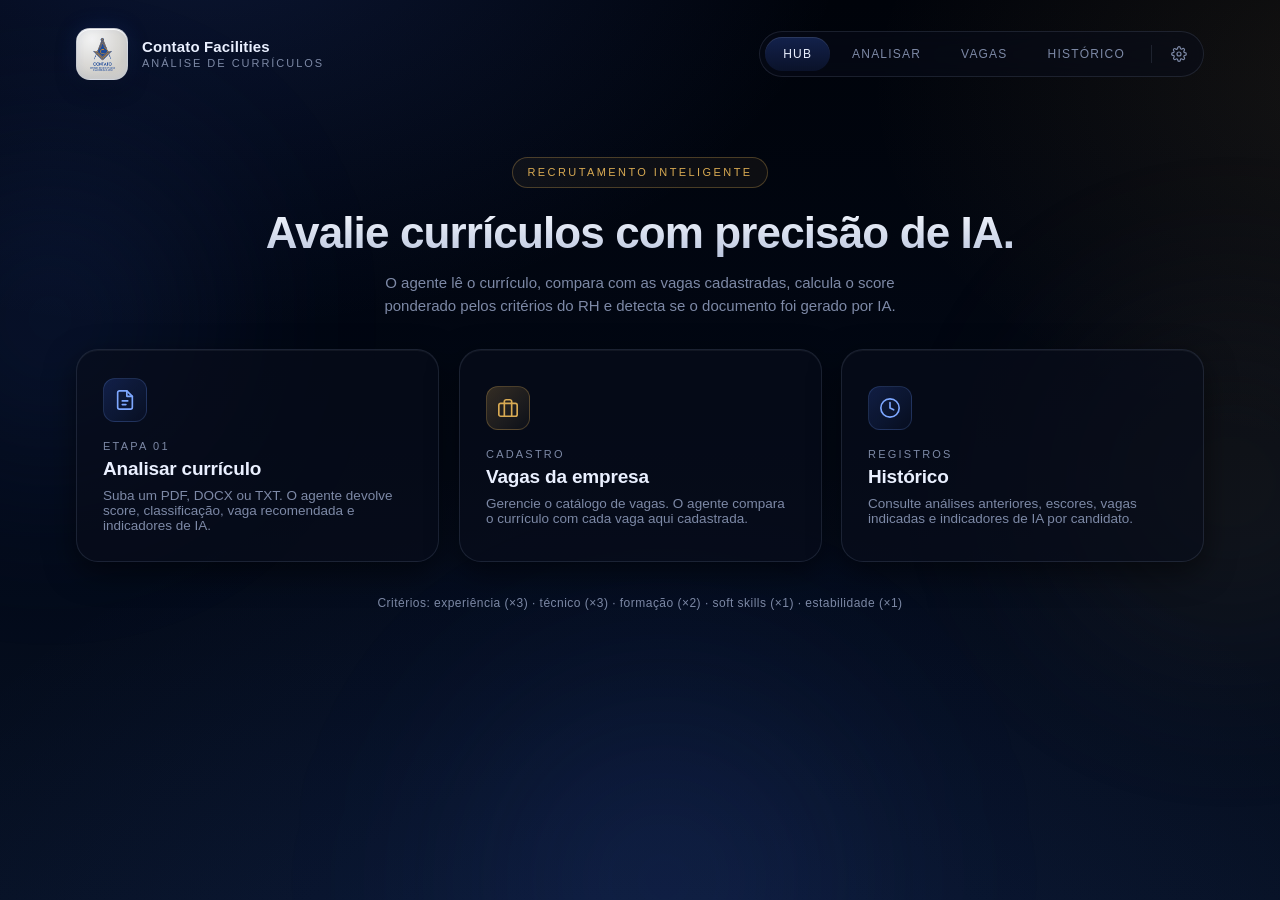
==== static/index.html @ 91d3680e "Adiciona Portal de Análise de Currículos App Flask para análise de currículos com IA (Gemini): extra" ====
<!DOCTYPE html>
<html lang="pt-BR">
<head>
  <meta charset="UTF-8" />
  <meta name="viewport" content="width=device-width, initial-scale=1.0" />
  <title>Contato Facilities · Análise de Currículos</title>
  <link rel="icon" type="image/png" href="/static/assets/logo-contato.png" />
  <link rel="stylesheet" href="/static/css/styles.css" />
</head>
<body>
  <!-- Filtros SVG para Liquid Glass -->
  <svg width="0" height="0" style="position:absolute" aria-hidden="true">
    <defs>
      <filter id="liquid-glass-soft" x="-10%" y="-10%" width="120%" height="120%">
        <feTurbulence type="fractalNoise" baseFrequency="0.012 0.018" numOctaves="2" seed="3" />
        <feDisplacementMap in="SourceGraphic" scale="6" />
      </filter>
    </defs>
  </svg>

  <!-- Orbes decorativos -->
  <div class="aurora-orbs" aria-hidden="true">
    <div class="orb orb-1"></div>
    <div class="orb orb-2"></div>
    <div class="orb orb-3"></div>
  </div>

  <div class="app-shell">
    <!-- Topbar -->
    <header class="topbar">
      <div class="brand">
        <div class="brand-mark">
          <img src="/static/assets/logo-contato.png" alt="Contato Facilities" />
        </div>
        <div class="brand-title">
          <strong>Contato Facilities</strong>
          <span>Análise de Currículos</span>
        </div>
      </div>
      <nav class="topnav" id="topnav">
        <button class="nav-btn active" data-target="hub">Hub</button>
        <button class="nav-btn" data-target="analyze">Analisar</button>
        <button class="nav-btn" data-target="jobs">Vagas</button>
        <button class="nav-btn" data-target="history">Histórico</button>
        <span class="nav-sep" aria-hidden="true"></span>
        <button class="nav-btn nav-btn-icon" data-target="settings"
                title="Opções" aria-label="Opções">
          <svg width="16" height="16" viewBox="0 0 24 24" fill="none"
               stroke="currentColor" stroke-width="1.8"
               stroke-linecap="round" stroke-linejoin="round">
            <circle cx="12" cy="12" r="3"/>
            <path d="M19.4 15a1.65 1.65 0 0 0 .33 1.82l.06.06a2 2 0 1 1-2.83 2.83l-.06-.06a1.65 1.65 0 0 0-1.82-.33 1.65 1.65 0 0 0-1 1.51V21a2 2 0 0 1-4 0v-.09a1.65 1.65 0 0 0-1-1.51 1.65 1.65 0 0 0-1.82.33l-.06.06a2 2 0 1 1-2.83-2.83l.06-.06a1.65 1.65 0 0 0 .33-1.82 1.65 1.65 0 0 0-1.51-1H3a2 2 0 0 1 0-4h.09a1.65 1.65 0 0 0 1.51-1 1.65 1.65 0 0 0-.33-1.82l-.06-.06a2 2 0 1 1 2.83-2.83l.06.06a1.65 1.65 0 0 0 1.82.33H9a1.65 1.65 0 0 0 1-1.51V3a2 2 0 0 1 4 0v.09a1.65 1.65 0 0 0 1 1.51 1.65 1.65 0 0 0 1.82-.33l.06-.06a2 2 0 1 1 2.83 2.83l-.06.06a1.65 1.65 0 0 0-.33 1.82V9a1.65 1.65 0 0 0 1.51 1H21a2 2 0 0 1 0 4h-.09a1.65 1.65 0 0 0-1.51 1z"/>
          </svg>
        </button>
      </nav>
    </header>

    <main>
      <!-- ============================================ -->
      <!-- HUB                                          -->
      <!-- ============================================ -->
      <section id="hub" class="section active">
        <div class="hub fade-up">
          <div class="hub-header">
            <span class="hub-badge">Recrutamento Inteligente</span>
            <h1 class="hub-title">Avalie currículos com precisão de IA.</h1>
            <p class="hub-subtitle">
              O agente lê o currículo, compara com as vagas cadastradas, calcula o
              score ponderado pelos critérios do RH e detecta se o documento foi
              gerado por IA.
            </p>
          </div>

          <div class="hub-cards">
            <button class="hub-card glass-tile glass-tile-3d fade-up fade-up-delay-1"
                    data-target="analyze">
              <div class="card-icon">
                <svg width="22" height="22" viewBox="0 0 24 24" fill="none" stroke="currentColor"
                     stroke-width="1.8" stroke-linecap="round" stroke-linejoin="round">
                  <path d="M14 2H6a2 2 0 0 0-2 2v16a2 2 0 0 0 2 2h12a2 2 0 0 0 2-2V8z"/>
                  <polyline points="14 2 14 8 20 8"/>
                  <line x1="9" y1="13" x2="15" y2="13"/>
                  <line x1="9" y1="17" x2="13" y2="17"/>
                </svg>
              </div>
              <div class="card-label">Etapa 01</div>
              <h2 class="card-title">Analisar currículo</h2>
              <p class="card-desc">
                Suba um PDF, DOCX ou TXT. O agente devolve score, classificação,
                vaga recomendada e indicadores de IA.
              </p>
            </button>

            <button class="hub-card glass-tile glass-tile-3d gold fade-up fade-up-delay-2"
                    data-target="jobs">
              <div class="card-icon">
                <svg width="22" height="22" viewBox="0 0 24 24" fill="none" stroke="currentColor"
                     stroke-width="1.8" stroke-linecap="round" stroke-linejoin="round">
                  <rect x="2" y="7" width="20" height="14" rx="2" ry="2"/>
                  <path d="M16 21V5a2 2 0 0 0-2-2h-4a2 2 0 0 0-2 2v16"/>
                </svg>
              </div>
              <div class="card-label">Cadastro</div>
              <h2 class="card-title">Vagas da empresa</h2>
              <p class="card-desc">
                Gerencie o catálogo de vagas. O agente compara o currículo com
                cada vaga aqui cadastrada.
              </p>
            </button>

            <button class="hub-card glass-tile glass-tile-3d fade-up fade-up-delay-3"
                    data-target="history">
              <div class="card-icon">
                <svg width="22" height="22" viewBox="0 0 24 24" fill="none" stroke="currentColor"
                     stroke-width="1.8" stroke-linecap="round" stroke-linejoin="round">
                  <circle cx="12" cy="12" r="10"/>
                  <polyline points="12 6 12 12 16 14"/>
                </svg>
              </div>
              <div class="card-label">Registros</div>
              <h2 class="card-title">Histórico</h2>
              <p class="card-desc">
                Consulte análises anteriores, escores, vagas indicadas e
                indicadores de IA por candidato.
              </p>
            </button>

          </div>

          <div class="hub-footer">
            Critérios: experiência (×3) · técnico (×3) · formação (×2) · soft skills (×1) · estabilidade (×1)
          </div>
        </div>
      </section>

      <!-- ============================================ -->
      <!-- ANALYZE                                      -->
      <!-- ============================================ -->
      <section id="analyze" class="section">
        <div class="page glass-strong fade-up">
          <div class="page-header">
            <div class="page-header-text">
              <h2 class="page-title">Análise de currículo</h2>
              <p class="page-subtitle">
                Aceita PDF, DOCX e TXT até 8 MB. O agente compara com todas as vagas cadastradas.
              </p>
            </div>
            <button class="back-link" data-target="hub">
              <svg width="14" height="14" viewBox="0 0 24 24" fill="none" stroke="currentColor"
                   stroke-width="2" stroke-linecap="round" stroke-linejoin="round">
                <line x1="19" y1="12" x2="5" y2="12"/>
                <polyline points="12 19 5 12 12 5"/>
              </svg>
              Hub
            </button>
          </div>

          <!-- Upload state -->
          <div id="analyze-upload">
            <label class="dropzone" id="dropzone">
              <input type="file" id="file-input" accept=".pdf,.docx,.txt" hidden />
              <div class="dropzone-inner">
                <div class="dropzone-icon">
                  <svg width="22" height="22" viewBox="0 0 24 24" fill="none" stroke="currentColor"
                       stroke-width="1.8" stroke-linecap="round" stroke-linejoin="round">
                    <path d="M21 15v4a2 2 0 0 1-2 2H5a2 2 0 0 1-2-2v-4"/>
                    <polyline points="17 8 12 3 7 8"/>
                    <line x1="12" y1="3" x2="12" y2="15"/>
                  </svg>
                </div>
                <h3 class="dropzone-title">Arraste o currículo aqui ou clique para selecionar</h3>
                <p class="dropzone-hint">PDF · DOCX · TXT — até 8 MB</p>
              </div>
            </label>

            <div id="file-info" class="file-info-wrap" hidden>
              <div class="file-chip">
                <svg width="14" height="14" viewBox="0 0 24 24" fill="none" stroke="currentColor"
                     stroke-width="2" stroke-linecap="round" stroke-linejoin="round">
                  <path d="M14 2H6a2 2 0 0 0-2 2v16a2 2 0 0 0 2 2h12a2 2 0 0 0 2-2V8z"/>
                  <polyline points="14 2 14 8 20 8"/>
                </svg>
                <span id="file-name">arquivo.pdf</span>
                <button type="button" class="remove" id="file-remove" title="Remover">×</button>
              </div>
            </div>

            <div id="analyze-error" class="inline-error" hidden>
              <div class="icon">
                <svg width="16" height="16" viewBox="0 0 24 24" fill="none" stroke="currentColor"
                     stroke-width="2" stroke-linecap="round" stroke-linejoin="round">
                  <circle cx="12" cy="12" r="10"/>
                  <line x1="12" y1="8" x2="12" y2="12"/>
                  <line x1="12" y1="16" x2="12.01" y2="16"/>
                </svg>
              </div>
              <div class="content">
                <p class="title" id="analyze-error-title">Não foi possível analisar</p>
                <p class="message" id="analyze-error-message">—</p>
                <span class="countdown" id="analyze-error-countdown" hidden></span>
              </div>
            </div>

            <div class="page-actions">
              <button class="btn btn-ghost" data-target="hub">Cancelar</button>
              <button class="btn btn-primary" id="analyze-btn" disabled>
                Analisar currículo
                <svg width="14" height="14" viewBox="0 0 24 24" fill="none" stroke="currentColor"
                     stroke-width="2" stroke-linecap="round" stroke-linejoin="round">
                  <line x1="5" y1="12" x2="19" y2="12"/>
                  <polyline points="12 5 19 12 12 19"/>
                </svg>
              </button>
            </div>
          </div>

          <!-- Loading state -->
          <div id="analyze-loading" hidden>
            <div class="loader-shell">
              <div class="loader-spinner"></div>
              <div class="loader-text">Analisando o currículo com IA…</div>
              <div class="loader-substep" id="loader-step">Lendo arquivo e comparando com vagas</div>
            </div>
          </div>

          <!-- Result state -->
          <div id="analyze-result" hidden>
            <div class="candidate-banner">
              <div>
                <div class="label">Candidato</div>
                <div class="title" id="candidate-name">—</div>
              </div>
              <div class="meta" id="candidate-meta">—</div>
            </div>

            <div class="result-container">
              <!-- Score card -->
              <div class="glass-tile score-card fade-up">
                <div class="score-ring" id="score-ring">
                  <div class="score-ring-inner">
                    <div class="score-value" id="score-value">0.0</div>
                    <div class="score-max">de 10</div>
                  </div>
                </div>
                <div class="classification-badge" id="classification-badge">
                  <span class="dot"></span>
                  <span id="classification-text">—</span>
                </div>
                <div class="recommended-job" id="recommended-job">
                  <div class="label">Vaga recomendada</div>
                  <div class="title" id="recommended-title">—</div>
                  <div class="reason" id="recommended-reason"></div>
                </div>
                <div class="final-rec">
                  Decisão: <strong id="final-recommendation">—</strong>
                </div>
              </div>

              <!-- Detalhes -->
              <div class="glass result-details fade-up fade-up-delay-1">
                <div>
                  <h3 class="section-label">Resumo executivo</h3>
                  <p class="exec-summary" id="exec-summary">—</p>
                </div>

                <div>
                  <h3 class="section-label">Detecção de IA</h3>
                  <div class="ai-detection">
                    <div class="ai-bar-wrap">
                      <div class="ai-meta">
                        <span>Probabilidade de geração por IA</span>
                        <strong id="ai-prob">0%</strong>
                      </div>
                      <div class="ai-bar"><div class="ai-bar-fill" id="ai-bar-fill"></div></div>
                    </div>
                    <div class="ai-verdict" id="ai-verdict">—</div>
                  </div>
                  <ul class="bullets warning" id="ai-indicators"></ul>
                </div>

                <div>
                  <h3 class="section-label">Pontos fortes</h3>
                  <ul class="bullets" id="strong-points"></ul>
                </div>

                <div>
                  <h3 class="section-label">Pontos de atenção</h3>
                  <ul class="bullets warning" id="weak-points"></ul>
                </div>

                <div>
                  <h3 class="section-label">Score por vaga</h3>
                  <div class="vaga-scores" id="vaga-scores"></div>
                </div>
              </div>
            </div>

            <div class="page-actions">
              <button class="btn btn-ghost" id="new-analysis-btn">Analisar outro currículo</button>
              <button class="btn btn-primary" data-target="history">Ver histórico</button>
            </div>
          </div>
        </div>
      </section>

      <!-- ============================================ -->
      <!-- JOBS                                         -->
      <!-- ============================================ -->
      <section id="jobs" class="section">
        <div class="page glass-strong fade-up">
          <div class="page-header">
            <div class="page-header-text">
              <h2 class="page-title">Vagas da empresa</h2>
              <p class="page-subtitle">
                O agente compara o currículo com todas as vagas cadastradas aqui.
              </p>
            </div>
            <div class="page-header-actions">
              <button class="back-link" data-target="hub">
                <svg width="14" height="14" viewBox="0 0 24 24" fill="none" stroke="currentColor"
                     stroke-width="2" stroke-linecap="round" stroke-linejoin="round">
                  <line x1="19" y1="12" x2="5" y2="12"/>
                  <polyline points="12 19 5 12 12 5"/>
                </svg>
                Hub
              </button>
              <button class="btn btn-gold" id="new-job-btn">+ Nova vaga</button>
            </div>
          </div>

          <div id="jobs-grid" class="jobs-grid"></div>
          <div id="jobs-empty" class="empty-state" hidden>
            Nenhuma vaga cadastrada ainda. Clique em <strong>+ Nova vaga</strong> para começar.
          </div>
        </div>
      </section>

      <!-- ============================================ -->
      <!-- HISTORY                                      -->
      <!-- ============================================ -->
      <section id="history" class="section">
        <div class="page glass-strong fade-up">
          <div class="page-header">
            <div class="page-header-text">
              <h2 class="page-title">Histórico de análises</h2>
              <p class="page-subtitle">
                Currículos já avaliados pelo agente. Clique em qualquer registro para ver o laudo completo.
              </p>
            </div>
            <button class="back-link" data-target="hub">
              <svg width="14" height="14" viewBox="0 0 24 24" fill="none" stroke="currentColor"
                   stroke-width="2" stroke-linecap="round" stroke-linejoin="round">
                <line x1="19" y1="12" x2="5" y2="12"/>
                <polyline points="12 19 5 12 12 5"/>
              </svg>
              Hub
            </button>
          </div>

          <div class="history-summary" id="history-summary"></div>
          <div id="history-list" class="history-list"></div>
          <div id="history-empty" class="empty-state" hidden>
            Nenhuma análise registrada ainda. Vá em <strong>Analisar</strong> para começar.
          </div>
        </div>
      </section>

      <!-- ============================================ -->
      <!-- AUDIT                                        -->
      <!-- ============================================ -->
      <section id="audit" class="section">
        <div class="page glass-strong fade-up">
          <div class="page-header">
            <div class="page-header-text">
              <h2 class="page-title">Auditoria</h2>
              <p class="page-subtitle">
                Trilha de eventos do portal: vagas, análises, falhas e erros do sistema.
              </p>
            </div>
            <div class="page-header-actions">
              <button class="back-link" data-target="hub">
                <svg width="14" height="14" viewBox="0 0 24 24" fill="none" stroke="currentColor"
                     stroke-width="2" stroke-linecap="round" stroke-linejoin="round">
                  <line x1="19" y1="12" x2="5" y2="12"/>
                  <polyline points="12 19 5 12 12 5"/>
                </svg>
                Hub
              </button>
              <button class="btn btn-danger" id="clear-audit-btn">Limpar trilha</button>
            </div>
          </div>

          <div class="audit-filters" id="audit-filters">
            <button class="filter-chip active" data-filter-cat="">Tudo</button>
            <button class="filter-chip" data-filter-cat="vaga">Vagas</button>
            <button class="filter-chip" data-filter-cat="analise">Análises</button>
            <button class="filter-chip" data-filter-cat="sistema">Sistema</button>
            <span class="filter-sep"></span>
            <button class="filter-chip" data-filter-level="error">Só erros</button>
            <button class="filter-chip" data-filter-level="warn">Avisos</button>
          </div>

          <div id="audit-list" class="audit-list"></div>
          <div id="audit-empty" class="empty-state" hidden>
            Nenhum evento registrado.
          </div>
        </div>
      </section>

      <!-- ============================================ -->
      <!-- SETTINGS                                     -->
      <!-- ============================================ -->
      <section id="settings" class="section">
        <div class="page glass-strong fade-up">
          <div class="page-header">
            <div class="page-header-text">
              <h2 class="page-title">Opções</h2>
              <p class="page-subtitle">
                Aparência, status do sistema e atalhos administrativos.
              </p>
            </div>
            <button class="back-link" data-target="hub">
              <svg width="14" height="14" viewBox="0 0 24 24" fill="none" stroke="currentColor"
                   stroke-width="2" stroke-linecap="round" stroke-linejoin="round">
                <line x1="19" y1="12" x2="5" y2="12"/>
                <polyline points="12 19 5 12 12 5"/>
              </svg>
              Hub
            </button>
          </div>

          <div class="settings-grid">
            <!-- Aparência -->
            <div class="settings-card">
              <div class="settings-card-header">
                <div class="settings-icon blue">
                  <svg width="18" height="18" viewBox="0 0 24 24" fill="none" stroke="currentColor"
                       stroke-width="1.8" stroke-linecap="round" stroke-linejoin="round">
                    <path d="M12 3a6 6 0 0 0 9 9 9 9 0 1 1-9-9z"/>
                  </svg>
                </div>
                <div>
                  <h3 class="settings-card-title">Aparência</h3>
                  <p class="settings-card-desc">Escolha entre tema escuro, claro ou seguir o sistema operacional.</p>
                </div>
              </div>
              <div class="theme-toggle-wrap">
                <div class="theme-toggle" id="theme-toggle" data-pref="dark">
                  <span class="theme-toggle-thumb" aria-hidden="true"></span>
                  <button class="theme-toggle-btn" data-theme="dark"
                          aria-label="Tema escuro" title="Tema escuro">
                    <svg width="18" height="18" viewBox="0 0 24 24" fill="none"
                         stroke="currentColor" stroke-width="1.8"
                         stroke-linecap="round" stroke-linejoin="round">
                      <path d="M21 12.79A9 9 0 1 1 11.21 3 7 7 0 0 0 21 12.79z"/>
                    </svg>
                  </button>
                  <button class="theme-toggle-btn" data-theme="light"
                          aria-label="Tema claro" title="Tema claro">
                    <svg width="18" height="18" viewBox="0 0 24 24" fill="none"
                         stroke="currentColor" stroke-width="1.8"
                         stroke-linecap="round" stroke-linejoin="round">
                      <circle cx="12" cy="12" r="4.5"/>
                      <line x1="12" y1="2" x2="12" y2="4"/>
                      <line x1="12" y1="20" x2="12" y2="22"/>
                      <line x1="4.93" y1="4.93" x2="6.34" y2="6.34"/>
                      <line x1="17.66" y1="17.66" x2="19.07" y2="19.07"/>
                      <line x1="2" y1="12" x2="4" y2="12"/>
                      <line x1="20" y1="12" x2="22" y2="12"/>
                      <line x1="4.93" y1="19.07" x2="6.34" y2="17.66"/>
                      <line x1="17.66" y1="6.34" x2="19.07" y2="4.93"/>
                    </svg>
                  </button>
                </div>
                <button class="theme-auto-link" id="theme-auto-link" type="button">
                  Seguir o sistema
                </button>
              </div>
            </div>

            <!-- Sistema -->
            <div class="settings-card">
              <div class="settings-card-header">
                <div class="settings-icon gold">
                  <svg width="18" height="18" viewBox="0 0 24 24" fill="none" stroke="currentColor"
                       stroke-width="1.8" stroke-linecap="round" stroke-linejoin="round">
                    <circle cx="12" cy="12" r="10"/>
                    <line x1="12" y1="8" x2="12" y2="12"/>
                    <line x1="12" y1="16" x2="12.01" y2="16"/>
                  </svg>
                </div>
                <div>
                  <h3 class="settings-card-title">Status do sistema</h3>
                  <p class="settings-card-desc">Resumo da configuração atual e do uso da IA.</p>
                </div>
              </div>
              <dl class="kv-list" id="system-status">
                <div><dt>Gemini API</dt><dd id="status-gemini">—</dd></div>
                <div><dt>Modelo configurado</dt><dd id="status-model">—</dd></div>
                <div><dt>Vagas cadastradas</dt><dd id="status-jobs">—</dd></div>
                <div><dt>Análises no histórico</dt><dd id="status-analyses">—</dd></div>
                <div><dt>Eventos de auditoria</dt><dd id="status-events">—</dd></div>
              </dl>
            </div>

            <!-- Administração -->
            <div class="settings-card">
              <div class="settings-card-header">
                <div class="settings-icon blue">
                  <svg width="18" height="18" viewBox="0 0 24 24" fill="none" stroke="currentColor"
                       stroke-width="1.8" stroke-linecap="round" stroke-linejoin="round">
                    <path d="M9 11l3 3L22 4"/>
                    <path d="M21 12v7a2 2 0 0 1-2 2H5a2 2 0 0 1-2-2V5a2 2 0 0 1 2-2h11"/>
                  </svg>
                </div>
                <div>
                  <h3 class="settings-card-title">Administração</h3>
                  <p class="settings-card-desc">Atalhos administrativos restritos.</p>
                </div>
              </div>
              <div class="settings-actions">
                <button class="btn btn-ghost" data-target="audit">
                  Abrir trilha de auditoria
                  <svg width="14" height="14" viewBox="0 0 24 24" fill="none" stroke="currentColor"
                       stroke-width="2" stroke-linecap="round" stroke-linejoin="round">
                    <line x1="5" y1="12" x2="19" y2="12"/>
                    <polyline points="12 5 19 12 12 19"/>
                  </svg>
                </button>
              </div>
            </div>

            <!-- Dados -->
            <div class="settings-card">
              <div class="settings-card-header">
                <div class="settings-icon danger">
                  <svg width="18" height="18" viewBox="0 0 24 24" fill="none" stroke="currentColor"
                       stroke-width="1.8" stroke-linecap="round" stroke-linejoin="round">
                    <polyline points="3 6 5 6 21 6"/>
                    <path d="M19 6l-1 14a2 2 0 0 1-2 2H8a2 2 0 0 1-2-2L5 6"/>
                  </svg>
                </div>
                <div>
                  <h3 class="settings-card-title">Dados</h3>
                  <p class="settings-card-desc">Limpeza definitiva de registros. A ação não pode ser desfeita.</p>
                </div>
              </div>
              <div class="settings-actions">
                <button class="btn btn-danger" id="settings-clear-analyses">Limpar histórico</button>
                <button class="btn btn-danger" id="settings-clear-audit">Limpar auditoria</button>
              </div>
            </div>

            <!-- Sobre -->
            <div class="settings-card span-full">
              <div class="settings-card-header">
                <div class="settings-icon">
                  <svg width="18" height="18" viewBox="0 0 24 24" fill="none" stroke="currentColor"
                       stroke-width="1.8" stroke-linecap="round" stroke-linejoin="round">
                    <circle cx="12" cy="12" r="10"/>
                    <line x1="12" y1="16" x2="12" y2="12"/>
                    <line x1="12" y1="8" x2="12.01" y2="8"/>
                  </svg>
                </div>
                <div>
                  <h3 class="settings-card-title">Sobre</h3>
                  <p class="settings-card-desc">
                    Portal de Análise de Currículos — Contato Facilities · v1.0
                  </p>
                </div>
              </div>
            </div>
          </div>
        </div>
      </section>
    </main>
  </div>

  <!-- Modal de vaga -->
  <div class="modal-backdrop" id="job-modal">
    <div class="modal glass-strong">
      <h3 class="modal-title" id="job-modal-title">Nova vaga</h3>
      <div class="field">
        <label class="field-label" for="job-titulo">Título</label>
        <input class="glass-input" id="job-titulo" type="text" placeholder="Ex.: Auxiliar de Limpeza" />
      </div>
      <div class="field">
        <label class="field-label" for="job-descricao">Descrição</label>
        <textarea class="glass-textarea" id="job-descricao"
          placeholder="Resumo da vaga, responsabilidades, contexto da equipe…"></textarea>
      </div>
      <div class="field">
        <label class="field-label" for="job-requisitos">Requisitos (opcional)</label>
        <textarea class="glass-textarea" id="job-requisitos"
          placeholder="Conhecimentos técnicos obrigatórios, anos de experiência, formação…"></textarea>
      </div>
      <div class="modal-actions">
        <button class="btn btn-ghost" id="job-cancel-btn">Cancelar</button>
        <button class="btn btn-primary" id="job-save-btn">Salvar</button>
      </div>
    </div>
  </div>

  <!-- Toast -->
  <div class="toast" id="toast"></div>

  <script src="/static/js/tilt.js"></script>
  <script src="/static/js/app.js"></script>
</body>
</html>
---- static/css/styles.css ----
/* ============================================================
   Contato Facilities — Liquid Glass UI
   Dark navy + azul elétrico + dourado fosco.
   ============================================================ */

:root {
  /* Base */
  --aurora-bg-1: #00030a;
  --aurora-bg-2: #020815;
  --aurora-bg-3: #071124;

  /* Acentos */
  --aurora-blue: #3f6ff5;
  --aurora-blue-soft: #7da7ff;
  --aurora-gold: #d8aa53;
  --aurora-gold-deep: #76511c;

  /* Vidro */
  --glass-bg: rgba(8, 13, 26, 0.66);
  --glass-bg-strong: rgba(12, 18, 34, 0.78);
  --glass-border: rgba(160, 178, 210, 0.14);
  --glass-border-strong: rgba(170, 188, 220, 0.22);

  /* Texto */
  --text-1: #eaf0ff;
  --text-2: #b9c4dd;
  --text-3: #7d89a6;

  /* Estado */
  --ok: #5ad08a;
  --warn: #e8c265;
  --bad: #ef6a6a;

  --radius-sm: 10px;
  --radius-md: 16px;
  --radius-lg: 22px;
  --radius-xl: 28px;

  --shadow-1: 0 10px 30px rgba(0, 0, 0, 0.5);
  --shadow-2: 0 20px 60px rgba(0, 0, 0, 0.6);

  --ease-out: cubic-bezier(0.2, 0.84, 0.2, 1);
}

* {
  box-sizing: border-box;
}

/* `hidden` attribute precisa vencer `display: flex/grid/inline-*` das classes */
[hidden] {
  display: none !important;
}

html,
body {
  margin: 0;
  padding: 0;
  height: 100%;
  background: var(--aurora-bg-1);
  color: var(--text-1);
  font-family: -apple-system, BlinkMacSystemFont, "Segoe UI", Roboto, "Helvetica Neue",
    Arial, sans-serif;
  font-size: 15px;
  line-height: 1.55;
  -webkit-font-smoothing: antialiased;
  overflow-x: hidden;
}

body {
  position: relative;
  min-height: 100vh;
  background:
    radial-gradient(
      1100px 700px at 15% -10%,
      rgba(63, 111, 245, 0.18),
      transparent 60%
    ),
    radial-gradient(
      900px 600px at 110% 10%,
      rgba(216, 170, 83, 0.10),
      transparent 60%
    ),
    radial-gradient(
      1200px 900px at 50% 120%,
      rgba(63, 111, 245, 0.10),
      transparent 70%
    ),
    linear-gradient(180deg, var(--aurora-bg-1), var(--aurora-bg-2) 50%, var(--aurora-bg-3));
}

body::after {
  content: "";
  position: fixed;
  inset: 0;
  pointer-events: none;
  z-index: 0;
  opacity: 0.04;
  mix-blend-mode: overlay;
  background-image:
    repeating-linear-gradient(
      0deg,
      rgba(255, 255, 255, 0.05) 0,
      rgba(255, 255, 255, 0.05) 1px,
      transparent 1px,
      transparent 2px
    );
}

/* Orbes animados */
.aurora-orbs {
  position: fixed;
  inset: 0;
  pointer-events: none;
  z-index: 0;
  overflow: hidden;
}

.aurora-orbs .orb {
  position: absolute;
  border-radius: 50%;
  filter: blur(100px);
  opacity: 0.5;
  animation: orb-float 22s ease-in-out infinite;
}

.aurora-orbs .orb-1 {
  width: 420px;
  height: 420px;
  left: -160px;
  top: 12%;
  background: radial-gradient(circle, rgba(63, 111, 245, 0.45), transparent 70%);
  animation-delay: 0s;
}

.aurora-orbs .orb-2 {
  width: 460px;
  height: 460px;
  right: -180px;
  top: 28%;
  background: radial-gradient(circle, rgba(216, 170, 83, 0.28), transparent 70%);
  animation-delay: -7s;
}

.aurora-orbs .orb-3 {
  width: 560px;
  height: 560px;
  left: 30%;
  bottom: -260px;
  background: radial-gradient(circle, rgba(63, 111, 245, 0.3), transparent 70%);
  animation-delay: -14s;
}

@keyframes orb-float {
  0%, 100% { transform: translate(0, 0) scale(1); }
  33% { transform: translate(40px, -30px) scale(1.05); }
  66% { transform: translate(-30px, 20px) scale(0.97); }
}

/* ============================================================
   Layout
   ============================================================ */
.app-shell {
  position: relative;
  z-index: 1;
  display: flex;
  flex-direction: column;
  min-height: 100vh;
  padding: 28px clamp(20px, 5vw, 56px) 56px;
  max-width: 1240px;
  margin: 0 auto;
}

.topbar {
  display: flex;
  align-items: center;
  justify-content: space-between;
  gap: 24px;
  margin-bottom: 32px;
  flex-wrap: wrap;
}

.brand {
  display: flex;
  align-items: center;
  gap: 14px;
}

.brand-mark {
  width: 52px;
  height: 52px;
  border-radius: 14px;
  background:
    radial-gradient(circle at 30% 20%, rgba(255, 255, 255, 0.95), rgba(244, 240, 230, 0.85) 70%);
  border: 1px solid rgba(170, 188, 220, 0.28);
  display: grid;
  place-items: center;
  box-shadow:
    inset 0 1px 0 rgba(255, 255, 255, 0.9),
    inset 0 -2px 8px rgba(63, 111, 245, 0.08),
    0 8px 20px rgba(0, 0, 0, 0.4),
    0 0 22px rgba(63, 111, 245, 0.18);
  overflow: hidden;
}

.brand-mark img {
  width: 78%;
  height: 78%;
  object-fit: contain;
}

.brand-title {
  display: flex;
  flex-direction: column;
  gap: 2px;
  line-height: 1.1;
}

.brand-title strong {
  font-size: 15px;
  font-weight: 600;
  color: var(--text-1);
  letter-spacing: 0.01em;
}

.brand-title span {
  font-size: 11px;
  letter-spacing: 0.18em;
  text-transform: uppercase;
  color: var(--text-3);
}

.topnav {
  display: flex;
  gap: 4px;
  background: rgba(8, 13, 26, 0.5);
  border: 1px solid var(--glass-border);
  padding: 5px;
  border-radius: 999px;
  backdrop-filter: blur(18px);
  -webkit-backdrop-filter: blur(18px);
  flex-wrap: wrap;
  justify-content: center;
}

@media (max-width: 560px) {
  .topbar { gap: 16px; }
  .topnav { width: 100%; }
  .nav-btn { padding: 8px 12px; font-size: 11px; }
}

.nav-btn {
  background: transparent;
  border: none;
  color: var(--text-3);
  font-size: 12px;
  letter-spacing: 0.1em;
  text-transform: uppercase;
  font-weight: 500;
  padding: 9px 18px;
  border-radius: 999px;
  cursor: pointer;
  transition: all 220ms var(--ease-out);
  font-family: inherit;
}

.nav-btn:hover {
  color: var(--text-1);
  background: rgba(255, 255, 255, 0.04);
}

.nav-btn.active {
  color: var(--text-1);
  background: linear-gradient(180deg, rgba(63, 111, 245, 0.25), rgba(63, 111, 245, 0.1));
  box-shadow: inset 0 1px 0 rgba(255, 255, 255, 0.1);
}

.nav-btn-icon {
  padding: 9px 11px;
  display: grid;
  place-items: center;
}

.nav-btn-icon svg {
  transition: transform 400ms var(--ease-out);
}

.nav-btn-icon:hover svg {
  transform: rotate(45deg);
}

.nav-sep {
  width: 1px;
  height: 18px;
  background: var(--glass-border);
  margin: 0 4px;
  align-self: center;
}

main {
  flex: 1;
}

/* ============================================================
   Glass primitives
   ============================================================ */
.glass {
  background: var(--glass-bg);
  border: 1px solid var(--glass-border);
  border-radius: var(--radius-lg);
  backdrop-filter: blur(22px) saturate(150%);
  -webkit-backdrop-filter: blur(22px) saturate(150%);
  box-shadow: var(--shadow-1), inset 0 1px 0 rgba(255, 255, 255, 0.05);
}

.glass-strong {
  background: var(--glass-bg-strong);
  border: 1px solid var(--glass-border-strong);
  border-radius: var(--radius-lg);
  backdrop-filter: blur(28px) saturate(160%);
  -webkit-backdrop-filter: blur(28px) saturate(160%);
  box-shadow: var(--shadow-2), inset 0 1px 0 rgba(255, 255, 255, 0.07);
}

.glass-tile {
  position: relative;
  background: var(--glass-bg);
  border: 1px solid var(--glass-border);
  border-radius: var(--radius-lg);
  backdrop-filter: blur(22px) saturate(150%);
  -webkit-backdrop-filter: blur(22px) saturate(150%);
  box-shadow: var(--shadow-1), inset 0 1px 0 rgba(255, 255, 255, 0.05);
  overflow: hidden;
}

.glass-tile::before {
  content: "";
  position: absolute;
  inset: 0;
  border-radius: inherit;
  pointer-events: none;
  background:
    radial-gradient(
      300px 200px at calc(var(--mx, 50) * 1%) calc(var(--my, 50) * 1%),
      rgba(255, 255, 255, 0.06),
      transparent 60%
    );
  opacity: 0;
  transition: opacity 320ms ease;
}

.glass-tile:hover::before {
  opacity: 1;
}

/* Tilt 3D */
.glass-tile-3d {
  --mx: 50;
  --my: 50;
  transform-style: preserve-3d;
  perspective: 1000px;
  transform:
    perspective(1000px)
    rotateY(calc((var(--mx) - 50) * 0.08deg))
    rotateX(calc((50 - var(--my)) * 0.08deg))
    translateZ(0);
  transition:
    transform 240ms var(--ease-out),
    box-shadow 240ms var(--ease-out),
    border-color 240ms var(--ease-out);
  will-change: transform;
}

.glass-tile-3d:hover {
  border-color: var(--glass-border-strong);
  box-shadow:
    var(--shadow-2),
    inset 0 1px 0 rgba(255, 255, 255, 0.08),
    0 0 0 1px rgba(125, 167, 255, 0.08);
}

.glass-tile-3d:active {
  transform:
    perspective(1000px)
    rotateY(calc((var(--mx) - 50) * 0.04deg))
    rotateX(calc((50 - var(--my)) * 0.04deg))
    translateZ(-4px) scale(0.982);
}

/* ============================================================
   Section switching — fade + slight lift + glass blur
   ============================================================ */
.section { display: none; }

.section.active {
  display: block;
  animation: section-in 420ms var(--ease-out) both;
}

@keyframes section-in {
  from {
    opacity: 0;
    transform: translateY(10px);
    filter: blur(3px);
  }
  to {
    opacity: 1;
    transform: translateY(0);
    filter: blur(0);
  }
}

/* fade-out muito rápido aplicado durante a troca, para o velho sair com graça */
.section.leaving {
  animation: section-out 180ms var(--ease-out) both;
}

@keyframes section-out {
  from {
    opacity: 1;
    transform: translateY(0);
  }
  to {
    opacity: 0;
    transform: translateY(-6px);
  }
}

/* ============================================================
   Hub
   ============================================================ */
.hub {
  margin-top: clamp(24px, 5vh, 48px);
}

.hub-header {
  text-align: center;
  margin-bottom: 12px;
}

.hub-badge {
  display: inline-block;
  font-size: 11px;
  letter-spacing: 0.22em;
  text-transform: uppercase;
  color: var(--aurora-gold);
  padding: 6px 14px;
  border: 1px solid rgba(216, 170, 83, 0.3);
  border-radius: 999px;
  background: rgba(216, 170, 83, 0.06);
  margin-bottom: 20px;
}

.hub-title {
  font-size: clamp(28px, 4vw, 44px);
  font-weight: 600;
  margin: 0 0 12px;
  letter-spacing: -0.02em;
  line-height: 1.15;
  background: linear-gradient(180deg, #f6f9ff 0%, #b9c4dd 100%);
  -webkit-background-clip: text;
  background-clip: text;
  color: transparent;
}

.hub-subtitle {
  color: var(--text-3);
  font-size: 15px;
  max-width: 580px;
  margin: 0 auto;
}

.hub-cards {
  display: grid;
  grid-template-columns: repeat(auto-fit, minmax(260px, 1fr));
  gap: 20px;
  margin-top: 32px;
}

.hub-card {
  text-align: left;
  padding: 28px 26px;
  background: var(--glass-bg);
  border: 1px solid var(--glass-border);
  cursor: pointer;
  color: inherit;
  font-family: inherit;
  width: 100%;
}

.hub-card .card-icon {
  width: 44px;
  height: 44px;
  border-radius: 12px;
  display: grid;
  place-items: center;
  background: linear-gradient(135deg, rgba(63, 111, 245, 0.2), rgba(63, 111, 245, 0.04));
  border: 1px solid rgba(125, 167, 255, 0.18);
  color: var(--aurora-blue-soft);
  margin-bottom: 18px;
}

.hub-card.gold .card-icon {
  background: linear-gradient(135deg, rgba(216, 170, 83, 0.22), rgba(216, 170, 83, 0.04));
  border-color: rgba(216, 170, 83, 0.28);
  color: var(--aurora-gold);
}

.hub-card .card-label {
  font-size: 11px;
  letter-spacing: 0.2em;
  text-transform: uppercase;
  color: var(--text-3);
  margin-bottom: 6px;
}

.hub-card .card-title {
  font-size: 19px;
  font-weight: 600;
  letter-spacing: -0.01em;
  margin: 0 0 8px;
}

.hub-card .card-desc {
  color: var(--text-3);
  font-size: 13.5px;
  margin: 0;
}

.hub-footer {
  margin-top: 32px;
  text-align: center;
  font-size: 12px;
  color: var(--text-3);
  letter-spacing: 0.04em;
}

/* ============================================================
   Page (Analyze / Jobs / History)
   ============================================================ */
.page {
  padding: 32px clamp(22px, 4vw, 40px);
  margin-top: 8px;
}

.page-header {
  display: flex;
  align-items: flex-start;
  justify-content: space-between;
  flex-wrap: wrap;
  gap: 16px;
  margin-bottom: 24px;
}

.page-header-text {
  display: flex;
  flex-direction: column;
  gap: 4px;
  min-width: 0;
}

.page-header-actions {
  display: flex;
  gap: 10px;
  align-items: center;
}

.page-title {
  font-size: 24px;
  font-weight: 600;
  letter-spacing: -0.015em;
  margin: 0;
}

.page-subtitle {
  color: var(--text-3);
  font-size: 13.5px;
  margin: 0;
}

.back-link {
  background: transparent;
  border: 1px solid var(--glass-border);
  color: var(--text-2);
  font-size: 12.5px;
  padding: 8px 14px;
  border-radius: 999px;
  cursor: pointer;
  font-family: inherit;
  display: inline-flex;
  align-items: center;
  gap: 6px;
  transition: all 200ms ease;
}

.back-link:hover {
  background: rgba(255, 255, 255, 0.04);
  border-color: var(--glass-border-strong);
  color: var(--text-1);
}

.page-actions {
  display: flex;
  justify-content: flex-end;
  gap: 10px;
  margin-top: 26px;
  flex-wrap: wrap;
}

/* ============================================================
   Form controls
   ============================================================ */
.field {
  display: flex;
  flex-direction: column;
  gap: 8px;
  margin-bottom: 16px;
}

.field-label {
  font-size: 12px;
  letter-spacing: 0.1em;
  text-transform: uppercase;
  color: var(--text-3);
}

.glass-input,
.glass-textarea {
  background: rgba(255, 255, 255, 0.025);
  border: 1px solid var(--glass-border);
  border-radius: var(--radius-md);
  color: var(--text-1);
  padding: 12px 14px;
  font-size: 14px;
  font-family: inherit;
  outline: none;
  transition: all 220ms ease;
  resize: vertical;
}

.glass-textarea {
  min-height: 110px;
  line-height: 1.5;
}

.glass-input:focus,
.glass-textarea:focus {
  border-color: rgba(125, 167, 255, 0.45);
  background: rgba(255, 255, 255, 0.04);
  box-shadow: 0 0 0 3px rgba(63, 111, 245, 0.12);
}

.glass-input::placeholder,
.glass-textarea::placeholder {
  color: var(--text-3);
  opacity: 0.7;
}

/* Buttons */
.btn {
  appearance: none;
  border: 1px solid var(--glass-border-strong);
  background: var(--glass-bg-strong);
  color: var(--text-1);
  padding: 11px 22px;
  border-radius: 999px;
  font-size: 13px;
  letter-spacing: 0.08em;
  text-transform: uppercase;
  font-family: inherit;
  font-weight: 500;
  cursor: pointer;
  transition: all 220ms var(--ease-out);
  display: inline-flex;
  align-items: center;
  justify-content: center;
  gap: 8px;
}

.btn:hover {
  background: rgba(255, 255, 255, 0.06);
  border-color: rgba(170, 188, 220, 0.35);
  transform: translateY(-1px);
}

.btn:active {
  transform: translateY(0);
}

.btn:disabled {
  opacity: 0.5;
  cursor: not-allowed;
  transform: none;
}

.btn-primary {
  background: linear-gradient(180deg, rgba(63, 111, 245, 0.92), rgba(63, 111, 245, 0.65));
  border-color: rgba(125, 167, 255, 0.5);
  color: #fff;
  box-shadow: 0 8px 24px rgba(63, 111, 245, 0.3);
}

.btn-primary:hover {
  background: linear-gradient(180deg, rgba(83, 131, 255, 1), rgba(63, 111, 245, 0.8));
  box-shadow: 0 10px 32px rgba(63, 111, 245, 0.45);
}

.btn-gold {
  background: linear-gradient(180deg, rgba(216, 170, 83, 0.95), rgba(118, 81, 28, 0.85));
  border-color: rgba(216, 170, 83, 0.5);
  color: #1a1208;
  font-weight: 600;
  box-shadow: 0 8px 24px rgba(216, 170, 83, 0.22);
}

.btn-gold:hover {
  background: linear-gradient(180deg, rgba(232, 188, 100, 1), rgba(138, 96, 38, 0.95));
}

.btn-ghost {
  background: transparent;
  border-color: var(--glass-border);
  color: var(--text-2);
}

.btn-danger {
  border-color: rgba(239, 106, 106, 0.3);
  color: var(--bad);
  background: rgba(239, 106, 106, 0.06);
}

.btn-danger:hover {
  background: rgba(239, 106, 106, 0.12);
}

/* ============================================================
   Dropzone (clean solid border, no dashed artifacts)
   ============================================================ */
.dropzone {
  position: relative;
  display: block;
  border: 1px solid var(--glass-border);
  border-radius: var(--radius-lg);
  padding: 56px 24px;
  cursor: pointer;
  background:
    radial-gradient(ellipse at center, rgba(63, 111, 245, 0.06), transparent 70%),
    rgba(255, 255, 255, 0.015);
  transition: all 240ms var(--ease-out);
  text-align: center;
  overflow: hidden;
}

.dropzone::after {
  content: "";
  position: absolute;
  inset: 8px;
  border: 1px dashed rgba(125, 167, 255, 0.18);
  border-radius: calc(var(--radius-lg) - 8px);
  pointer-events: none;
  transition: border-color 220ms ease;
}

.dropzone:hover {
  border-color: rgba(125, 167, 255, 0.4);
  background:
    radial-gradient(ellipse at center, rgba(63, 111, 245, 0.10), transparent 70%),
    rgba(63, 111, 245, 0.03);
}

.dropzone:hover::after {
  border-color: rgba(125, 167, 255, 0.35);
}

.dropzone.dragging {
  border-color: var(--aurora-blue-soft);
  background:
    radial-gradient(ellipse at center, rgba(63, 111, 245, 0.16), transparent 70%),
    rgba(63, 111, 245, 0.06);
  box-shadow: 0 0 0 3px rgba(63, 111, 245, 0.15);
}

.dropzone.dragging::after {
  border-color: rgba(125, 167, 255, 0.55);
}

.dropzone-inner {
  position: relative;
  z-index: 1;
}

.dropzone-icon {
  width: 56px;
  height: 56px;
  margin: 0 auto 16px;
  border-radius: 16px;
  display: grid;
  place-items: center;
  background: linear-gradient(135deg, rgba(63, 111, 245, 0.22), rgba(63, 111, 245, 0.04));
  border: 1px solid rgba(125, 167, 255, 0.22);
  color: var(--aurora-blue-soft);
  box-shadow: 0 6px 16px rgba(63, 111, 245, 0.2);
}

.dropzone-title {
  font-size: 16px;
  font-weight: 500;
  margin: 0 0 4px;
  color: var(--text-1);
}

.dropzone-hint {
  color: var(--text-3);
  font-size: 12.5px;
  letter-spacing: 0.08em;
  margin: 0;
  text-transform: uppercase;
}

.file-info-wrap {
  margin-top: 18px;
}

.file-chip {
  display: inline-flex;
  align-items: center;
  gap: 10px;
  padding: 8px 8px 8px 14px;
  background: rgba(63, 111, 245, 0.1);
  border: 1px solid rgba(125, 167, 255, 0.25);
  border-radius: 999px;
  font-size: 13px;
  color: var(--text-1);
}

.file-chip .remove {
  background: rgba(255, 255, 255, 0.06);
  border: none;
  color: var(--text-2);
  width: 22px;
  height: 22px;
  border-radius: 50%;
  cursor: pointer;
  font-size: 15px;
  line-height: 1;
  font-family: inherit;
  display: grid;
  place-items: center;
  transition: all 180ms ease;
}

.file-chip .remove:hover {
  background: rgba(239, 106, 106, 0.2);
  color: var(--bad);
}

/* ============================================================
   Candidate banner (after analysis)
   ============================================================ */
.candidate-banner {
  display: flex;
  align-items: center;
  justify-content: space-between;
  gap: 16px;
  padding: 14px 18px;
  border-radius: var(--radius-md);
  border: 1px solid var(--glass-border);
  background: rgba(63, 111, 245, 0.05);
  margin-bottom: 18px;
  flex-wrap: wrap;
}

.candidate-banner .label {
  font-size: 10px;
  letter-spacing: 0.22em;
  text-transform: uppercase;
  color: var(--text-3);
  margin-bottom: 2px;
}

.candidate-banner .title {
  font-size: 16px;
  font-weight: 600;
  color: var(--text-1);
}

.candidate-banner .meta {
  font-size: 11.5px;
  color: var(--text-3);
  letter-spacing: 0.08em;
  text-transform: uppercase;
}

/* ============================================================
   Result
   ============================================================ */
.result-container {
  display: grid;
  grid-template-columns: 320px 1fr;
  gap: 20px;
}

@media (max-width: 880px) {
  .result-container { grid-template-columns: 1fr; }
}

.score-card {
  padding: 28px 24px;
  display: flex;
  flex-direction: column;
  align-items: center;
  gap: 14px;
  text-align: center;
}

.score-ring {
  --pct: 0;
  position: relative;
  width: 180px;
  height: 180px;
  border-radius: 50%;
  background:
    conic-gradient(
      from -90deg,
      var(--ring-color, var(--aurora-blue)) calc(var(--pct) * 1%),
      rgba(255, 255, 255, 0.06) 0
    );
  display: grid;
  place-items: center;
  box-shadow:
    inset 0 0 30px rgba(0, 0, 0, 0.4),
    0 10px 40px rgba(63, 111, 245, 0.18);
  transition: background 600ms ease;
}

.score-ring::before {
  content: "";
  position: absolute;
  inset: 12px;
  border-radius: 50%;
  background: linear-gradient(160deg, rgba(20, 28, 50, 0.95), rgba(8, 13, 26, 1));
  border: 1px solid var(--glass-border-strong);
}

.score-ring-inner {
  position: relative;
  z-index: 2;
  display: flex;
  flex-direction: column;
  align-items: center;
  gap: 2px;
}

.score-value {
  font-size: 42px;
  font-weight: 600;
  letter-spacing: -0.03em;
  line-height: 1;
}

.score-max {
  font-size: 12px;
  color: var(--text-3);
}

.classification-badge {
  display: inline-flex;
  align-items: center;
  gap: 8px;
  padding: 8px 14px;
  border-radius: 999px;
  font-size: 12px;
  letter-spacing: 0.1em;
  text-transform: uppercase;
  font-weight: 600;
}

.classification-badge.alta {
  background: rgba(90, 208, 138, 0.12);
  color: var(--ok);
  border: 1px solid rgba(90, 208, 138, 0.3);
}

.classification-badge.media {
  background: rgba(232, 194, 101, 0.12);
  color: var(--warn);
  border: 1px solid rgba(232, 194, 101, 0.3);
}

.classification-badge.baixa {
  background: rgba(239, 106, 106, 0.1);
  color: var(--bad);
  border: 1px solid rgba(239, 106, 106, 0.3);
}

.dot {
  width: 8px;
  height: 8px;
  border-radius: 50%;
  background: currentColor;
  box-shadow: 0 0 8px currentColor;
}

.recommended-job {
  width: 100%;
  margin-top: 8px;
  padding: 14px 16px;
  background: rgba(216, 170, 83, 0.06);
  border: 1px solid rgba(216, 170, 83, 0.22);
  border-radius: var(--radius-md);
}

.recommended-job .label {
  font-size: 10px;
  letter-spacing: 0.2em;
  text-transform: uppercase;
  color: var(--aurora-gold);
  margin-bottom: 4px;
}

.recommended-job .title {
  font-size: 14px;
  font-weight: 600;
  color: var(--text-1);
}

.recommended-job .reason {
  font-size: 12px;
  color: var(--text-3);
  margin-top: 4px;
  line-height: 1.45;
}

.final-rec {
  font-size: 11px;
  color: var(--text-3);
  letter-spacing: 0.1em;
  text-transform: uppercase;
}

.final-rec strong {
  color: var(--text-1);
  font-weight: 600;
}

/* Detalhes */
.result-details {
  padding: 26px 28px;
  display: flex;
  flex-direction: column;
  gap: 22px;
}

.section-label {
  font-size: 11px;
  letter-spacing: 0.2em;
  text-transform: uppercase;
  color: var(--text-3);
  margin: 0 0 8px;
}

.exec-summary {
  font-size: 14.5px;
  line-height: 1.6;
  color: var(--text-1);
  margin: 0;
}

.bullets {
  list-style: none;
  padding: 0;
  margin: 0;
  display: flex;
  flex-direction: column;
  gap: 8px;
}

.bullets li {
  display: flex;
  align-items: flex-start;
  gap: 10px;
  font-size: 13.5px;
  color: var(--text-2);
  line-height: 1.5;
}

.bullets li::before {
  content: "";
  flex-shrink: 0;
  width: 6px;
  height: 6px;
  border-radius: 50%;
  margin-top: 7px;
  background: var(--bullet-color, var(--aurora-blue-soft));
  box-shadow: 0 0 8px var(--bullet-color, var(--aurora-blue-soft));
}

.bullets.warning li::before {
  --bullet-color: var(--warn);
}

/* Detecção de IA */
.ai-detection {
  padding: 18px 20px;
  border-radius: var(--radius-md);
  border: 1px solid var(--glass-border);
  background: rgba(255, 255, 255, 0.02);
  display: flex;
  align-items: center;
  gap: 18px;
  flex-wrap: wrap;
}

.ai-bar-wrap {
  flex: 1;
  min-width: 200px;
}

.ai-bar {
  position: relative;
  width: 100%;
  height: 10px;
  border-radius: 999px;
  background: rgba(255, 255, 255, 0.05);
  overflow: hidden;
  margin-top: 6px;
}

.ai-bar-fill {
  height: 100%;
  width: 0%;
  background: linear-gradient(90deg, var(--ok), var(--warn) 45%, var(--bad));
  transition: width 700ms var(--ease-out);
  box-shadow: 0 0 12px rgba(232, 194, 101, 0.4);
}

.ai-meta {
  display: flex;
  justify-content: space-between;
  font-size: 11px;
  color: var(--text-3);
  letter-spacing: 0.08em;
  text-transform: uppercase;
}

.ai-meta strong {
  color: var(--text-1);
  font-weight: 600;
}

.ai-verdict {
  font-size: 12px;
  font-weight: 600;
  padding: 6px 12px;
  border-radius: 999px;
  letter-spacing: 0.05em;
}

.ai-verdict.humano {
  background: rgba(90, 208, 138, 0.12);
  color: var(--ok);
  border: 1px solid rgba(90, 208, 138, 0.3);
}

.ai-verdict.possivel {
  background: rgba(232, 194, 101, 0.12);
  color: var(--warn);
  border: 1px solid rgba(232, 194, 101, 0.3);
}

.ai-verdict.provavel {
  background: rgba(239, 106, 106, 0.1);
  color: var(--bad);
  border: 1px solid rgba(239, 106, 106, 0.3);
}

/* Score por vaga */
.vaga-scores {
  display: flex;
  flex-direction: column;
  gap: 10px;
}

.vaga-score-row {
  display: flex;
  align-items: center;
  justify-content: space-between;
  gap: 14px;
  padding: 12px 16px;
  border-radius: var(--radius-md);
  background: rgba(255, 255, 255, 0.02);
  border: 1px solid var(--glass-border);
}

.vaga-score-row .title { font-size: 13.5px; color: var(--text-1); }
.vaga-score-row .meta {
  font-size: 11px;
  color: var(--text-3);
  letter-spacing: 0.08em;
  text-transform: uppercase;
}

.vaga-score-row .score-mini {
  display: flex;
  align-items: center;
  gap: 10px;
  font-weight: 600;
  font-size: 14px;
}

.vaga-score-row .score-mini.alta { color: var(--ok); }
.vaga-score-row .score-mini.media { color: var(--warn); }
.vaga-score-row .score-mini.baixa { color: var(--bad); }

/* ============================================================
   Jobs grid
   ============================================================ */
.jobs-grid {
  display: grid;
  grid-template-columns: repeat(auto-fill, minmax(280px, 1fr));
  gap: 16px;
  margin-top: 20px;
}

.job-card {
  padding: 20px 22px;
  display: flex;
  flex-direction: column;
  gap: 8px;
}

.job-card .job-title {
  font-size: 16px;
  font-weight: 600;
  margin: 0;
  letter-spacing: -0.01em;
}

.job-card .job-desc {
  font-size: 13px;
  color: var(--text-2);
  margin: 4px 0 0;
  line-height: 1.45;
  max-height: 4.6em;
  overflow: hidden;
}

.job-card .job-meta {
  font-size: 11px;
  color: var(--text-3);
  letter-spacing: 0.08em;
  text-transform: uppercase;
}

.job-card-actions {
  display: flex;
  gap: 8px;
  margin-top: 14px;
}

.job-card-actions .btn {
  padding: 7px 14px;
  font-size: 11px;
}

/* ============================================================
   History
   ============================================================ */
.history-summary {
  display: grid;
  grid-template-columns: repeat(auto-fit, minmax(180px, 1fr));
  gap: 12px;
  margin: 0 0 20px;
}

.summary-card {
  padding: 16px 18px;
  border-radius: var(--radius-md);
  border: 1px solid var(--glass-border);
  background: rgba(255, 255, 255, 0.02);
}

.summary-card .num {
  font-size: 28px;
  font-weight: 600;
  letter-spacing: -0.03em;
  line-height: 1.1;
  color: var(--text-1);
}

.summary-card .num.alta { color: var(--ok); }
.summary-card .num.media { color: var(--warn); }
.summary-card .num.baixa { color: var(--bad); }
.summary-card .num.gold { color: var(--aurora-gold); }

.summary-card .label {
  font-size: 11px;
  letter-spacing: 0.18em;
  text-transform: uppercase;
  color: var(--text-3);
  margin-top: 4px;
}

.history-list {
  display: flex;
  flex-direction: column;
  gap: 10px;
}

.history-row {
  display: grid;
  grid-template-columns: 1fr auto auto auto auto;
  align-items: center;
  gap: 16px;
  padding: 14px 18px;
  border-radius: var(--radius-md);
  border: 1px solid var(--glass-border);
  background: rgba(255, 255, 255, 0.02);
  cursor: pointer;
  transition: all 200ms ease;
}

.history-row:hover {
  background: rgba(63, 111, 245, 0.06);
  border-color: rgba(125, 167, 255, 0.25);
  transform: translateY(-1px);
}

.history-row .candidate {
  display: flex;
  flex-direction: column;
  gap: 2px;
  min-width: 0;
}

.history-row .candidate-name {
  font-size: 14.5px;
  font-weight: 600;
  color: var(--text-1);
  white-space: nowrap;
  overflow: hidden;
  text-overflow: ellipsis;
}

.history-row .candidate-file {
  font-size: 11px;
  color: var(--text-3);
  letter-spacing: 0.04em;
  white-space: nowrap;
  overflow: hidden;
  text-overflow: ellipsis;
}

.history-row .col-job {
  font-size: 13px;
  color: var(--text-2);
  text-align: right;
  min-width: 0;
  white-space: nowrap;
  overflow: hidden;
  text-overflow: ellipsis;
  max-width: 240px;
}

.history-row .col-score {
  font-size: 18px;
  font-weight: 600;
  letter-spacing: -0.02em;
}

.history-row .col-score.alta { color: var(--ok); }
.history-row .col-score.media { color: var(--warn); }
.history-row .col-score.baixa { color: var(--bad); }

.history-row .col-date {
  font-size: 11px;
  color: var(--text-3);
  letter-spacing: 0.08em;
  text-transform: uppercase;
  white-space: nowrap;
}

.history-row .col-delete {
  background: transparent;
  border: 1px solid var(--glass-border);
  color: var(--text-3);
  width: 32px;
  height: 32px;
  border-radius: 50%;
  cursor: pointer;
  display: grid;
  place-items: center;
  transition: all 200ms ease;
}

.history-row .col-delete:hover {
  background: rgba(239, 106, 106, 0.1);
  border-color: rgba(239, 106, 106, 0.3);
  color: var(--bad);
}

@media (max-width: 760px) {
  .history-row {
    grid-template-columns: 1fr auto;
    grid-template-areas:
      "candidate score"
      "job job"
      "date delete";
    gap: 8px;
  }
  .history-row .candidate { grid-area: candidate; }
  .history-row .col-job { grid-area: job; text-align: left; max-width: none; }
  .history-row .col-score { grid-area: score; }
  .history-row .col-date { grid-area: date; }
  .history-row .col-delete { grid-area: delete; justify-self: end; }
}

.empty-state {
  text-align: center;
  padding: 48px 24px;
  color: var(--text-3);
  font-size: 14px;
}

/* ============================================================
   Toast
   ============================================================ */
.toast {
  position: fixed;
  bottom: 28px;
  left: 50%;
  transform: translateX(-50%) translateY(40px);
  background: var(--glass-bg-strong);
  border: 1px solid var(--glass-border-strong);
  border-radius: 14px;
  padding: 12px 22px;
  color: var(--text-1);
  font-size: 13px;
  line-height: 1.45;
  text-align: center;
  max-width: min(520px, calc(100vw - 56px));
  white-space: normal;
  word-wrap: break-word;
  overflow-wrap: anywhere;
  backdrop-filter: blur(20px);
  -webkit-backdrop-filter: blur(20px);
  box-shadow: var(--shadow-2);
  z-index: 100;
  opacity: 0;
  pointer-events: none;
  transition: all 280ms var(--ease-out);
}

.toast.show {
  opacity: 1;
  transform: translateX(-50%) translateY(0);
}

.toast.error { border-color: rgba(239, 106, 106, 0.4); color: var(--bad); }
.toast.success { border-color: rgba(90, 208, 138, 0.4); color: var(--ok); }

/* ============================================================
   Loader
   ============================================================ */
.loader-shell {
  display: flex;
  flex-direction: column;
  align-items: center;
  gap: 16px;
  padding: 56px 24px;
}

.loader-spinner {
  width: 56px;
  height: 56px;
  border-radius: 50%;
  border: 2px solid rgba(255, 255, 255, 0.08);
  border-top-color: var(--aurora-blue);
  animation: spin 1s linear infinite;
}

.loader-text { font-size: 13.5px; color: var(--text-2); letter-spacing: 0.04em; }
.loader-substep {
  font-size: 11px;
  color: var(--text-3);
  letter-spacing: 0.15em;
  text-transform: uppercase;
}

@keyframes spin { to { transform: rotate(360deg); } }

/* ============================================================
   Modal
   ============================================================ */
.modal-backdrop {
  position: fixed;
  inset: 0;
  background: rgba(0, 3, 10, 0.6);
  backdrop-filter: blur(6px);
  -webkit-backdrop-filter: blur(6px);
  z-index: 90;
  display: none;
  align-items: center;
  justify-content: center;
  padding: 20px;
}

.modal-backdrop.show {
  display: flex;
  animation: backdrop-in 240ms ease;
}

@keyframes backdrop-in { from { opacity: 0; } to { opacity: 1; } }

.modal {
  width: 100%;
  max-width: 560px;
  padding: 28px 30px;
  animation: modal-in 380ms var(--ease-out);
}

@keyframes modal-in {
  from { opacity: 0; transform: translateY(20px) scale(0.97); }
  to { opacity: 1; transform: translateY(0) scale(1); }
}

.modal-title {
  font-size: 20px;
  font-weight: 600;
  margin: 0 0 18px;
  letter-spacing: -0.01em;
}

.modal-actions {
  display: flex;
  gap: 10px;
  justify-content: flex-end;
  margin-top: 18px;
}

/* ============================================================
   fade-up animation
   ============================================================ */
.fade-up {
  animation: fade-up 600ms var(--ease-out) both;
}

.fade-up-delay-1 { animation-delay: 80ms; }
.fade-up-delay-2 { animation-delay: 160ms; }
.fade-up-delay-3 { animation-delay: 240ms; }
.fade-up-delay-4 { animation-delay: 320ms; }

@keyframes fade-up {
  from { opacity: 0; transform: translateY(14px); }
  to { opacity: 1; transform: translateY(0); }
}

@media (prefers-reduced-motion: reduce) {
  *,
  *::before,
  *::after {
    animation-duration: 0.01ms !important;
    transition-duration: 0.01ms !important;
  }
}

/* ============================================================
   Painel de erro inline (na tela Analisar)
   ============================================================ */
.inline-error {
  display: flex;
  gap: 14px;
  align-items: flex-start;
  padding: 16px 18px;
  border-radius: var(--radius-md);
  background: rgba(239, 106, 106, 0.08);
  border: 1px solid rgba(239, 106, 106, 0.3);
  margin-top: 18px;
}

.inline-error.warning {
  background: rgba(232, 194, 101, 0.08);
  border-color: rgba(232, 194, 101, 0.3);
}

.inline-error .icon {
  flex-shrink: 0;
  width: 32px;
  height: 32px;
  border-radius: 50%;
  display: grid;
  place-items: center;
  background: rgba(239, 106, 106, 0.15);
  color: var(--bad);
}

.inline-error.warning .icon {
  background: rgba(232, 194, 101, 0.15);
  color: var(--warn);
}

.inline-error .content {
  flex: 1;
  min-width: 0;
}

.inline-error .title {
  font-size: 13.5px;
  font-weight: 600;
  color: var(--text-1);
  margin: 0 0 4px;
}

.inline-error .message {
  font-size: 13px;
  color: var(--text-2);
  line-height: 1.5;
  margin: 0;
  word-wrap: break-word;
}

.inline-error .countdown {
  display: inline-block;
  margin-top: 8px;
  padding: 4px 10px;
  border-radius: 999px;
  background: rgba(255, 255, 255, 0.04);
  border: 1px solid var(--glass-border);
  font-size: 11.5px;
  letter-spacing: 0.05em;
  color: var(--text-2);
  font-variant-numeric: tabular-nums;
}

/* ============================================================
   Auditoria
   ============================================================ */
.audit-filters {
  display: flex;
  flex-wrap: wrap;
  gap: 8px;
  align-items: center;
  margin: 4px 0 22px;
}

.filter-chip {
  background: transparent;
  border: 1px solid var(--glass-border);
  color: var(--text-3);
  padding: 6px 14px;
  border-radius: 999px;
  font-size: 11.5px;
  letter-spacing: 0.08em;
  text-transform: uppercase;
  font-family: inherit;
  cursor: pointer;
  transition: all 200ms ease;
}

.filter-chip:hover {
  color: var(--text-1);
  border-color: var(--glass-border-strong);
  background: rgba(255, 255, 255, 0.03);
}

.filter-chip.active {
  color: var(--text-1);
  border-color: rgba(125, 167, 255, 0.4);
  background: rgba(63, 111, 245, 0.12);
}

.filter-sep {
  width: 1px;
  height: 22px;
  background: var(--glass-border);
  margin: 0 4px;
}

.audit-list {
  display: flex;
  flex-direction: column;
  gap: 8px;
}

.audit-row {
  display: grid;
  grid-template-columns: auto 100px 1fr auto;
  align-items: center;
  gap: 14px;
  padding: 12px 16px;
  border-radius: var(--radius-md);
  border: 1px solid var(--glass-border);
  background: rgba(255, 255, 255, 0.02);
  transition: all 200ms ease;
}

.audit-row:hover {
  background: rgba(63, 111, 245, 0.05);
  border-color: var(--glass-border-strong);
}

.audit-row .level-pill {
  width: 8px;
  height: 8px;
  border-radius: 50%;
  background: var(--aurora-blue-soft);
  box-shadow: 0 0 8px var(--aurora-blue-soft);
}

.audit-row.level-warn .level-pill { background: var(--warn); box-shadow: 0 0 8px var(--warn); }
.audit-row.level-error .level-pill { background: var(--bad); box-shadow: 0 0 8px var(--bad); }

.audit-row .category-pill {
  font-size: 10px;
  letter-spacing: 0.12em;
  text-transform: uppercase;
  text-align: center;
  padding: 4px 8px;
  border-radius: 999px;
  border: 1px solid var(--glass-border);
  background: rgba(255, 255, 255, 0.03);
  color: var(--text-2);
}

.audit-row .category-pill.vaga {
  color: var(--aurora-gold);
  border-color: rgba(216, 170, 83, 0.3);
  background: rgba(216, 170, 83, 0.06);
}

.audit-row .category-pill.analise {
  color: var(--aurora-blue-soft);
  border-color: rgba(125, 167, 255, 0.3);
  background: rgba(63, 111, 245, 0.06);
}

.audit-row .category-pill.sistema {
  color: var(--text-2);
}

.audit-row .audit-msg {
  font-size: 13.5px;
  color: var(--text-1);
  line-height: 1.45;
  word-break: break-word;
}

.audit-row .audit-meta {
  font-size: 11px;
  color: var(--text-3);
  margin-top: 2px;
  letter-spacing: 0.02em;
}

.audit-row .audit-date {
  font-size: 11px;
  color: var(--text-3);
  letter-spacing: 0.06em;
  text-transform: uppercase;
  white-space: nowrap;
  font-variant-numeric: tabular-nums;
}

@media (max-width: 700px) {
  .audit-row {
    grid-template-columns: auto 1fr;
    grid-template-areas:
      "level message"
      "level category"
      "level date";
    gap: 6px;
  }
  .audit-row .level-pill { grid-area: level; margin-top: 6px; }
  .audit-row .category-pill { grid-area: category; justify-self: start; }
  .audit-row > div:nth-child(3) { grid-area: message; }
  .audit-row .audit-date { grid-area: date; }
}

/* ============================================================
   Tela de Opções
   ============================================================ */
.settings-grid {
  display: grid;
  grid-template-columns: repeat(auto-fit, minmax(280px, 1fr));
  gap: 16px;
}

.settings-card {
  padding: 20px 22px;
  border-radius: var(--radius-md);
  background: var(--glass-bg);
  border: 1px solid var(--glass-border);
  display: flex;
  flex-direction: column;
  gap: 16px;
}

.settings-card.span-full {
  grid-column: 1 / -1;
}

.settings-card-header {
  display: flex;
  align-items: flex-start;
  gap: 14px;
}

.settings-icon {
  flex-shrink: 0;
  width: 38px;
  height: 38px;
  border-radius: 11px;
  display: grid;
  place-items: center;
  background: rgba(255, 255, 255, 0.03);
  border: 1px solid var(--glass-border);
  color: var(--text-2);
}

.settings-icon.blue {
  background: rgba(63, 111, 245, 0.12);
  border-color: rgba(125, 167, 255, 0.25);
  color: var(--aurora-blue-soft);
}

.settings-icon.gold {
  background: rgba(216, 170, 83, 0.12);
  border-color: rgba(216, 170, 83, 0.28);
  color: var(--aurora-gold);
}

.settings-icon.danger {
  background: rgba(239, 106, 106, 0.1);
  border-color: rgba(239, 106, 106, 0.3);
  color: var(--bad);
}

.settings-card-title {
  font-size: 15px;
  font-weight: 600;
  margin: 0 0 2px;
  letter-spacing: -0.005em;
}

.settings-card-desc {
  font-size: 12.5px;
  color: var(--text-3);
  margin: 0;
  line-height: 1.5;
}

.settings-actions {
  display: flex;
  gap: 8px;
  flex-wrap: wrap;
}

/* Theme toggle (moon / sun) */
.theme-toggle-wrap {
  display: flex;
  flex-direction: column;
  align-items: flex-start;
  gap: 10px;
}

.theme-toggle {
  position: relative;
  display: inline-flex;
  background: rgba(255, 255, 255, 0.03);
  border: 1px solid var(--glass-border);
  border-radius: 999px;
  padding: 4px;
  isolation: isolate;
}

.theme-toggle-btn {
  position: relative;
  z-index: 2;
  background: transparent;
  border: none;
  width: 62px;
  height: 38px;
  border-radius: 999px;
  cursor: pointer;
  color: var(--text-3);
  display: grid;
  place-items: center;
  font-family: inherit;
  transition: color 240ms var(--ease-out);
}

.theme-toggle[data-pref="dark"] .theme-toggle-btn[data-theme="dark"],
.theme-toggle[data-pref="light"] .theme-toggle-btn[data-theme="light"] {
  color: var(--text-1);
}

.theme-toggle-thumb {
  position: absolute;
  z-index: 1;
  top: 4px;
  left: 4px;
  width: 62px;
  height: 38px;
  border-radius: 999px;
  background: linear-gradient(180deg, rgba(63, 111, 245, 0.36), rgba(63, 111, 245, 0.16));
  border: 1px solid rgba(125, 167, 255, 0.5);
  box-shadow:
    0 4px 14px rgba(63, 111, 245, 0.28),
    inset 0 1px 0 rgba(255, 255, 255, 0.18);
  transition:
    transform 420ms cubic-bezier(0.45, 1.6, 0.4, 1),
    background 360ms ease,
    border-color 360ms ease,
    box-shadow 360ms ease;
}

.theme-toggle[data-pref="light"] .theme-toggle-thumb {
  transform: translateX(62px);
  background: linear-gradient(180deg, rgba(255, 220, 145, 0.85), rgba(216, 170, 83, 0.6));
  border-color: rgba(216, 170, 83, 0.65);
  box-shadow:
    0 4px 14px rgba(216, 170, 83, 0.35),
    inset 0 1px 0 rgba(255, 255, 255, 0.35);
}

.theme-auto-link {
  background: transparent;
  border: none;
  color: var(--text-3);
  font-size: 12px;
  letter-spacing: 0.04em;
  cursor: pointer;
  font-family: inherit;
  padding: 4px 0;
  text-decoration: underline;
  text-decoration-color: transparent;
  text-underline-offset: 3px;
  transition: color 220ms ease, text-decoration-color 220ms ease;
}

.theme-auto-link:hover {
  color: var(--text-1);
  text-decoration-color: var(--text-3);
}

.theme-auto-link.active {
  color: var(--aurora-blue-soft);
  text-decoration-color: var(--aurora-blue-soft);
}

/* Key-value list */
.kv-list {
  margin: 0;
  display: grid;
  gap: 8px;
}

.kv-list > div {
  display: flex;
  justify-content: space-between;
  align-items: center;
  gap: 12px;
  font-size: 13px;
  padding: 8px 0;
  border-bottom: 1px solid var(--glass-border);
}

.kv-list > div:last-child { border-bottom: none; }

.kv-list dt {
  color: var(--text-3);
  letter-spacing: 0.04em;
}

.kv-list dd {
  color: var(--text-1);
  margin: 0;
  font-weight: 500;
  font-variant-numeric: tabular-nums;
}

.kv-list dd .ok { color: var(--ok); }
.kv-list dd .bad { color: var(--bad); }

/* ============================================================
   TEMA CLARO
   ============================================================ */
:root[data-theme="light"] {
  --aurora-bg-1: #f3eee2;
  --aurora-bg-2: #e9e2d0;
  --aurora-bg-3: #ddd4be;

  --text-1: #0c1830;
  --text-2: #3a4763;
  --text-3: #6a7388;

  --glass-bg: rgba(255, 255, 255, 0.62);
  --glass-bg-strong: rgba(255, 255, 255, 0.82);
  --glass-border: rgba(12, 24, 48, 0.10);
  --glass-border-strong: rgba(12, 24, 48, 0.16);

  --shadow-1: 0 10px 30px rgba(20, 30, 60, 0.10);
  --shadow-2: 0 20px 60px rgba(20, 30, 60, 0.14);
}

:root[data-theme="light"] body {
  background:
    radial-gradient(
      1100px 700px at 15% -10%,
      rgba(63, 111, 245, 0.10),
      transparent 60%
    ),
    radial-gradient(
      900px 600px at 110% 10%,
      rgba(216, 170, 83, 0.18),
      transparent 60%
    ),
    radial-gradient(
      1200px 900px at 50% 120%,
      rgba(63, 111, 245, 0.08),
      transparent 70%
    ),
    linear-gradient(180deg, #f5efe1, #ebe3d0 50%, #ddd4be);
}

:root[data-theme="light"] body::after {
  opacity: 0.03;
  mix-blend-mode: multiply;
}

:root[data-theme="light"] .aurora-orbs .orb {
  opacity: 0.35;
  filter: blur(120px);
}

:root[data-theme="light"] .hub-title {
  background: linear-gradient(180deg, #1a2647 0%, #4b5774 100%);
  -webkit-background-clip: text;
  background-clip: text;
  color: transparent;
}

:root[data-theme="light"] .brand-mark {
  background: linear-gradient(160deg, #ffffff, #f1eadc 85%);
  border-color: rgba(12, 24, 48, 0.18);
  box-shadow:
    inset 0 1px 0 rgba(255, 255, 255, 0.95),
    0 8px 22px rgba(20, 30, 60, 0.15),
    0 0 0 1px rgba(63, 111, 245, 0.08);
}

:root[data-theme="light"] .topnav {
  background: rgba(255, 255, 255, 0.6);
}

:root[data-theme="light"] .nav-btn {
  color: var(--text-2);
}

:root[data-theme="light"] .nav-btn:hover {
  background: rgba(12, 24, 48, 0.05);
  color: var(--text-1);
}

:root[data-theme="light"] .nav-btn.active {
  background: linear-gradient(180deg, rgba(63, 111, 245, 0.18), rgba(63, 111, 245, 0.08));
  box-shadow: inset 0 1px 0 rgba(255, 255, 255, 0.6);
  color: #0c1830;
}

:root[data-theme="light"] .glass-input,
:root[data-theme="light"] .glass-textarea {
  background: rgba(255, 255, 255, 0.7);
}

:root[data-theme="light"] .glass-input:focus,
:root[data-theme="light"] .glass-textarea:focus {
  background: rgba(255, 255, 255, 0.95);
  border-color: rgba(63, 111, 245, 0.5);
  box-shadow: 0 0 0 3px rgba(63, 111, 245, 0.15);
}

:root[data-theme="light"] .btn {
  background: rgba(255, 255, 255, 0.78);
}

:root[data-theme="light"] .btn:hover {
  background: rgba(255, 255, 255, 0.95);
}

:root[data-theme="light"] .btn-ghost {
  background: transparent;
}

:root[data-theme="light"] .btn-danger {
  background: rgba(239, 106, 106, 0.08);
}

:root[data-theme="light"] .score-ring::before {
  background: linear-gradient(160deg, #ffffff, #f5f0e2);
  border-color: rgba(12, 24, 48, 0.12);
}

:root[data-theme="light"] .theme-toggle {
  background: rgba(12, 24, 48, 0.05);
}

:root[data-theme="light"] .dropzone {
  background:
    radial-gradient(ellipse at center, rgba(63, 111, 245, 0.08), transparent 70%),
    rgba(255, 255, 255, 0.55);
}

:root[data-theme="light"] .dropzone:hover {
  background:
    radial-gradient(ellipse at center, rgba(63, 111, 245, 0.14), transparent 70%),
    rgba(255, 255, 255, 0.75);
}

:root[data-theme="light"] .dropzone::after {
  border-color: rgba(63, 111, 245, 0.25);
}

:root[data-theme="light"] .file-chip {
  background: rgba(63, 111, 245, 0.08);
}

:root[data-theme="light"] .toast {
  background: rgba(255, 255, 255, 0.92);
  color: var(--text-1);
}

:root[data-theme="light"] .modal-backdrop {
  background: rgba(20, 30, 60, 0.35);
}

:root[data-theme="light"] .ai-bar {
  background: rgba(12, 24, 48, 0.08);
}

:root[data-theme="light"] .candidate-banner {
  background: rgba(63, 111, 245, 0.08);
}

:root[data-theme="light"] .recommended-job {
  background: rgba(216, 170, 83, 0.12);
}

:root[data-theme="light"] .history-row:hover,
:root[data-theme="light"] .audit-row:hover {
  background: rgba(63, 111, 245, 0.08);
}

:root[data-theme="light"] .filter-chip.active {
  background: rgba(63, 111, 245, 0.18);
  color: var(--text-1);
}

:root[data-theme="light"] .summary-card,
:root[data-theme="light"] .audit-row,
:root[data-theme="light"] .history-row,
:root[data-theme="light"] .vaga-score-row,
:root[data-theme="light"] .ai-detection {
  background: rgba(255, 255, 255, 0.55);
}

:root[data-theme="light"] .settings-icon {
  background: rgba(12, 24, 48, 0.04);
}

:root[data-theme="light"] .inline-error {
  background: rgba(239, 106, 106, 0.1);
}

:root[data-theme="light"] .inline-error.warning {
  background: rgba(216, 170, 83, 0.15);
}
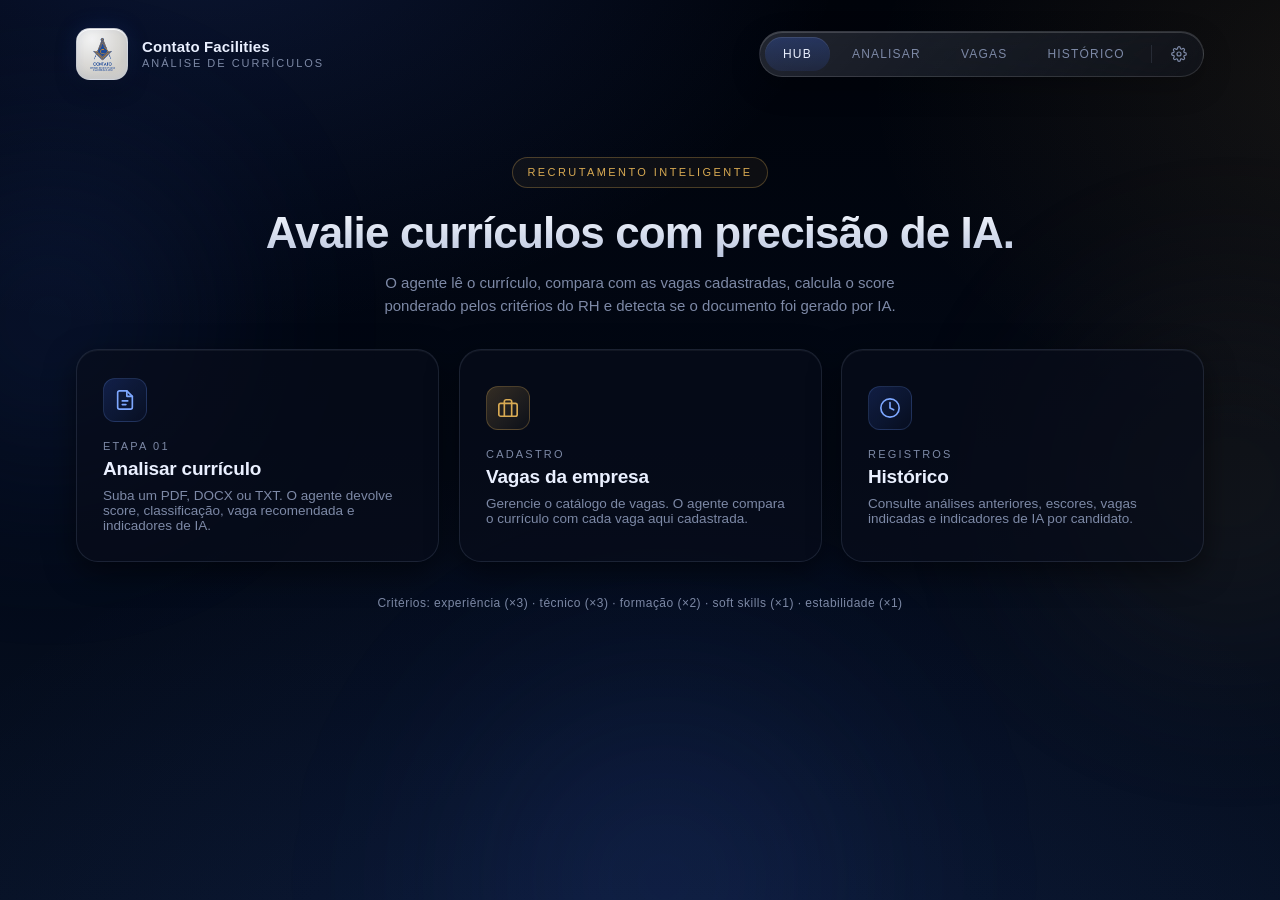
==== commit d062a5bd: "fix: cache-busting nos assets para corrigir Score por vaga quebrado O CDN/navegador servia o styles." ====
--- a/static/index.html
+++ b/static/index.html
@@ -5,7 +5,7 @@
   <meta name="viewport" content="width=device-width, initial-scale=1.0" />
   <title>Contato Facilities · Análise de Currículos</title>
   <link rel="icon" type="image/png" href="/static/assets/logo-contato.png" />
-  <link rel="stylesheet" href="/static/css/styles.css" />
+  <link rel="stylesheet" href="/static/css/styles.css?v=20260602-2" />
 </head>
 <body>
   <!-- Filtros SVG para Liquid Glass -->
@@ -604,7 +604,7 @@
   <!-- Toast -->
   <div class="toast" id="toast"></div>
 
-  <script src="/static/js/tilt.js"></script>
-  <script src="/static/js/app.js"></script>
+  <script src="/static/js/tilt.js?v=20260602-2"></script>
+  <script src="/static/js/app.js?v=20260602-2"></script>
 </body>
 </html>
--- a/static/css/styles.css
+++ b/static/css/styles.css
@@ -177,15 +177,110 @@
   gap: 24px;
   margin-bottom: 32px;
   flex-wrap: wrap;
+  /* Fixa no topo ao rolar — a barra fica transparente; apenas os
+     elementos (logo e menu) têm o efeito liquid glass */
+  position: sticky;
+  top: 14px;
+  z-index: 50;
+  width: 100%;
+  box-sizing: border-box;
+  transition: width 0.5s cubic-bezier(0.22, 1, 0.36, 1),
+    margin 0.5s cubic-bezier(0.22, 1, 0.36, 1),
+    padding 0.5s cubic-bezier(0.22, 1, 0.36, 1),
+    opacity 0.4s ease;
+  will-change: width, margin;
+}
+
+/* A barra em si não captura cliques — apenas as pílulas — para nunca
+   bloquear o conteúdo embaixo dela. */
+.topbar {
+  pointer-events: none;
+}
+.brand,
+.topnav {
+  pointer-events: auto;
+}
+
+/* Ao rolar para baixo, as pílulas se minimizam e vão para as bordas da
+   tela (áreas laterais vazias), sem cobrir as vagas. Para isso a barra
+   passa a ocupar a largura total da janela (full-bleed, responsivo).
+   Passar o mouse reabre cada pílula. */
+.topbar.topbar-min {
+  width: 100vw;
+  max-width: 100vw;
+  margin-left: calc(50% - 50vw);
+  padding-left: 18px;
+  padding-right: 18px;
+}
+
+/* Logo: o nome desliza para dentro da foto (atrás dela) e some */
+.topbar.topbar-min .brand {
+  opacity: 0.85;
+}
+.topbar.topbar-min .brand-title {
+  max-width: 0;
+  opacity: 0;
+  margin-left: -14px;
+  transform: translateX(-30px) scale(0.92);
+}
+
+/* Menu: colapsa os botões de página, mantendo só a engrenagem */
+.topbar.topbar-min .topnav {
+  opacity: 0.7;
+  gap: 0;
+}
+.topbar.topbar-min .topnav .nav-btn:not(.nav-btn-icon) {
+  max-width: 0;
+  padding-left: 0;
+  padding-right: 0;
+  opacity: 0;
+  overflow: hidden;
+  pointer-events: none;
+}
+.topbar.topbar-min .topnav .nav-sep {
+  width: 0;
+  margin: 0;
+  opacity: 0;
+}
+
+/* Hover reabre a pílula correspondente */
+.topbar.topbar-min .brand:hover {
+  opacity: 1;
+}
+.topbar.topbar-min .brand:hover .brand-title {
+  max-width: 240px;
+  opacity: 1;
+  margin-left: 0;
+  transform: none;
+}
+.topbar.topbar-min .topnav:hover {
+  opacity: 1;
+  gap: 4px;
+}
+.topbar.topbar-min .topnav:hover .nav-btn:not(.nav-btn-icon) {
+  max-width: 160px;
+  padding-left: 18px;
+  padding-right: 18px;
+  opacity: 1;
+  pointer-events: auto;
+}
+.topbar.topbar-min .topnav:hover .nav-sep {
+  width: 1px;
+  margin: 0 4px;
+  opacity: 1;
 }
 
 .brand {
   display: flex;
   align-items: center;
   gap: 14px;
+  /* Sem pílula: só a foto da logo + o nome ao lado */
+  transition: opacity 0.45s ease;
 }
 
 .brand-mark {
+  position: relative;
+  z-index: 2; /* foto por cima, para o nome sumir atrás dela na animação */
   width: 52px;
   height: 52px;
   border-radius: 14px;
@@ -209,10 +304,18 @@
 }
 
 .brand-title {
+  position: relative;
+  z-index: 1; /* atrás da foto da logo */
   display: flex;
   flex-direction: column;
   gap: 2px;
   line-height: 1.1;
+  max-width: 240px;
+  overflow: hidden;
+  white-space: nowrap;
+  transition: max-width 0.45s cubic-bezier(0.22, 1, 0.36, 1),
+    opacity 0.3s ease, margin 0.45s ease,
+    transform 0.45s cubic-bezier(0.22, 1, 0.36, 1);
 }
 
 .brand-title strong {
@@ -232,14 +335,22 @@
 .topnav {
   display: flex;
   gap: 4px;
-  background: rgba(8, 13, 26, 0.5);
-  border: 1px solid var(--glass-border);
+  background:
+    linear-gradient(135deg, rgba(255, 255, 255, 0.12), rgba(255, 255, 255, 0.02)),
+    rgba(12, 18, 34, 0.24);
+  border: 1px solid rgba(255, 255, 255, 0.12);
   padding: 5px;
   border-radius: 999px;
-  backdrop-filter: blur(18px);
-  -webkit-backdrop-filter: blur(18px);
+  backdrop-filter: blur(24px) saturate(165%);
+  -webkit-backdrop-filter: blur(24px) saturate(165%);
+  box-shadow:
+    inset 0 1px 0 rgba(255, 255, 255, 0.16),
+    0 10px 30px rgba(0, 0, 0, 0.22);
   flex-wrap: wrap;
   justify-content: center;
+  transition: transform 0.5s cubic-bezier(0.22, 1, 0.36, 1),
+    opacity 0.45s ease;
+  will-change: transform;
 }
 
 @media (max-width: 560px) {
@@ -294,6 +405,7 @@
   background: var(--glass-border);
   margin: 0 4px;
   align-self: center;
+  transition: width 0.3s ease, margin 0.3s ease, opacity 0.3s ease;
 }
 
 main {
@@ -1178,18 +1290,112 @@
   display: flex;
   flex-direction: column;
   gap: 10px;
+  /* Evita uma lista gigante: rola internamente quando há muitas vagas */
+  max-height: 360px;
+  overflow-y: auto;
+  padding-right: 6px;
+}
+
+.vaga-scores::-webkit-scrollbar {
+  width: 8px;
+}
+.vaga-scores::-webkit-scrollbar-thumb {
+  background: var(--glass-border);
+  border-radius: 999px;
 }
 
 .vaga-score-row {
+  border-radius: var(--radius-md);
+  background: rgba(255, 255, 255, 0.02);
+  border: 1px solid var(--glass-border);
+  overflow: hidden;
+}
+
+.vaga-score-head {
   display: flex;
   align-items: center;
   justify-content: space-between;
   gap: 14px;
+  width: 100%;
   padding: 12px 16px;
-  border-radius: var(--radius-md);
-  background: rgba(255, 255, 255, 0.02);
-  border: 1px solid var(--glass-border);
-}
+  background: transparent;
+  border: none;
+  color: inherit;
+  font: inherit;
+  text-align: left;
+  cursor: pointer;
+  transition: background 0.15s ease;
+}
+.vaga-score-head:hover { background: rgba(255, 255, 255, 0.04); }
+.vaga-score-info { min-width: 0; }
+
+.vaga-score-head .chevron {
+  flex-shrink: 0;
+  opacity: 0.7;
+  transition: transform 0.2s ease;
+}
+.vaga-score-row.open .vaga-score-head .chevron { transform: rotate(180deg); }
+
+.vaga-score-detail {
+  display: none;
+  flex-direction: column;
+  gap: 14px;
+  padding: 14px 16px;
+  border-top: 1px solid var(--glass-border);
+}
+.vaga-score-row.open .vaga-score-detail { display: flex; }
+
+.vaga-detail-block h5 {
+  margin: 0 0 6px;
+  font-size: 11px;
+  letter-spacing: 0.08em;
+  text-transform: uppercase;
+  color: var(--text-3);
+}
+.vaga-detail-block p {
+  margin: 0;
+  font-size: 13px;
+  line-height: 1.5;
+  color: var(--text-2);
+}
+.vaga-detail-list {
+  margin: 0;
+  padding-left: 18px;
+  display: flex;
+  flex-direction: column;
+  gap: 4px;
+}
+.vaga-detail-list li { font-size: 13px; line-height: 1.45; color: var(--text-2); }
+.vaga-detail-list.strong li::marker { color: var(--ok); }
+.vaga-detail-list.weak li::marker { color: var(--warn); }
+
+.nota-grid { display: flex; flex-direction: column; gap: 8px; }
+.nota-row {
+  display: grid;
+  grid-template-columns: 92px 1fr 34px;
+  align-items: center;
+  gap: 10px;
+}
+.nota-label { font-size: 12px; color: var(--text-3); }
+.nota-bar {
+  height: 6px;
+  border-radius: 999px;
+  background: var(--glass-border);
+  overflow: hidden;
+}
+.nota-bar > span {
+  display: block;
+  height: 100%;
+  border-radius: 999px;
+  background: var(--ok);
+}
+.nota-val {
+  font-size: 12px;
+  font-weight: 600;
+  color: var(--text-2);
+  text-align: right;
+}
+.vaga-detail-empty { margin: 0; font-size: 13px; color: var(--text-3); }
 
 .vaga-score-row .title { font-size: 13.5px; color: var(--text-1); }
 .vaga-score-row .meta {
@@ -2002,6 +2208,16 @@
   --shadow-2: 0 20px 60px rgba(20, 30, 60, 0.14);
 }
 
+:root[data-theme="light"] .topnav {
+  background:
+    linear-gradient(135deg, rgba(255, 255, 255, 0.55), rgba(255, 255, 255, 0.28)),
+    rgba(255, 255, 255, 0.42);
+  border: 1px solid rgba(12, 24, 48, 0.10);
+  box-shadow:
+    inset 0 1px 0 rgba(255, 255, 255, 0.7),
+    0 10px 30px rgba(20, 30, 60, 0.10);
+}
+
 :root[data-theme="light"] body {
   background:
     radial-gradient(
@@ -2079,11 +2295,11 @@
   box-shadow: 0 0 0 3px rgba(63, 111, 245, 0.15);
 }
 
-:root[data-theme="light"] .btn {
+:root[data-theme="light"] .btn:not(.btn-primary):not(.btn-gold) {
   background: rgba(255, 255, 255, 0.78);
 }
 
-:root[data-theme="light"] .btn:hover {
+:root[data-theme="light"] .btn:not(.btn-primary):not(.btn-gold):hover {
   background: rgba(255, 255, 255, 0.95);
 }
 
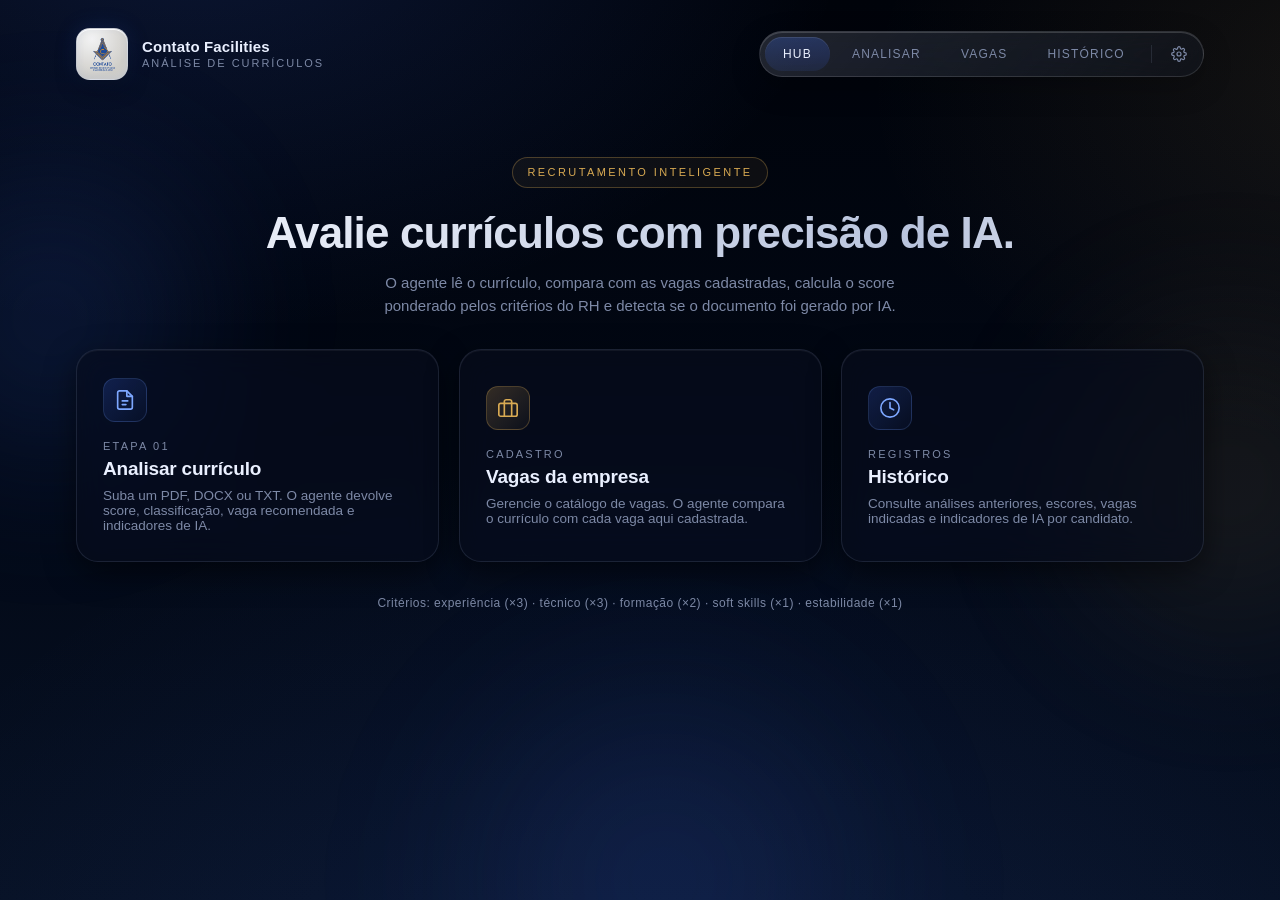
==== commit 33863b3a: "perf+ui: portal mais leve e com animacoes mais fluidas Performance: - remove animacao de filter:blur" ====
--- a/static/index.html
+++ b/static/index.html
@@ -5,19 +5,9 @@
   <meta name="viewport" content="width=device-width, initial-scale=1.0" />
   <title>Contato Facilities · Análise de Currículos</title>
   <link rel="icon" type="image/png" href="/static/assets/logo-contato.png" />
-  <link rel="stylesheet" href="/static/css/styles.css?v=20260602-2" />
+  <link rel="stylesheet" href="/static/css/styles.css?v=20260608-1" />
 </head>
 <body>
-  <!-- Filtros SVG para Liquid Glass -->
-  <svg width="0" height="0" style="position:absolute" aria-hidden="true">
-    <defs>
-      <filter id="liquid-glass-soft" x="-10%" y="-10%" width="120%" height="120%">
-        <feTurbulence type="fractalNoise" baseFrequency="0.012 0.018" numOctaves="2" seed="3" />
-        <feDisplacementMap in="SourceGraphic" scale="6" />
-      </filter>
-    </defs>
-  </svg>
-
   <!-- Orbes decorativos -->
   <div class="aurora-orbs" aria-hidden="true">
     <div class="orb orb-1"></div>
@@ -604,7 +594,7 @@
   <!-- Toast -->
   <div class="toast" id="toast"></div>
 
-  <script src="/static/js/tilt.js?v=20260602-2"></script>
-  <script src="/static/js/app.js?v=20260602-2"></script>
+  <script src="/static/js/tilt.js?v=20260608-1"></script>
+  <script src="/static/js/app.js?v=20260608-1"></script>
 </body>
 </html>
--- a/static/css/styles.css
+++ b/static/css/styles.css
@@ -118,9 +118,10 @@
 .aurora-orbs .orb {
   position: absolute;
   border-radius: 50%;
-  filter: blur(100px);
+  filter: blur(72px);
   opacity: 0.5;
   animation: orb-float 22s ease-in-out infinite;
+  will-change: transform;
 }
 
 .aurora-orbs .orb-1 {
@@ -341,8 +342,8 @@
   border: 1px solid rgba(255, 255, 255, 0.12);
   padding: 5px;
   border-radius: 999px;
-  backdrop-filter: blur(24px) saturate(165%);
-  -webkit-backdrop-filter: blur(24px) saturate(165%);
+  backdrop-filter: blur(16px) saturate(165%);
+  -webkit-backdrop-filter: blur(16px) saturate(165%);
   box-shadow:
     inset 0 1px 0 rgba(255, 255, 255, 0.16),
     0 10px 30px rgba(0, 0, 0, 0.22);
@@ -419,8 +420,8 @@
   background: var(--glass-bg);
   border: 1px solid var(--glass-border);
   border-radius: var(--radius-lg);
-  backdrop-filter: blur(22px) saturate(150%);
-  -webkit-backdrop-filter: blur(22px) saturate(150%);
+  backdrop-filter: blur(16px) saturate(150%);
+  -webkit-backdrop-filter: blur(16px) saturate(150%);
   box-shadow: var(--shadow-1), inset 0 1px 0 rgba(255, 255, 255, 0.05);
 }
 
@@ -428,8 +429,8 @@
   background: var(--glass-bg-strong);
   border: 1px solid var(--glass-border-strong);
   border-radius: var(--radius-lg);
-  backdrop-filter: blur(28px) saturate(160%);
-  -webkit-backdrop-filter: blur(28px) saturate(160%);
+  backdrop-filter: blur(20px) saturate(160%);
+  -webkit-backdrop-filter: blur(20px) saturate(160%);
   box-shadow: var(--shadow-2), inset 0 1px 0 rgba(255, 255, 255, 0.07);
 }
 
@@ -438,8 +439,8 @@
   background: var(--glass-bg);
   border: 1px solid var(--glass-border);
   border-radius: var(--radius-lg);
-  backdrop-filter: blur(22px) saturate(150%);
-  -webkit-backdrop-filter: blur(22px) saturate(150%);
+  backdrop-filter: blur(16px) saturate(150%);
+  -webkit-backdrop-filter: blur(16px) saturate(150%);
   box-shadow: var(--shadow-1), inset 0 1px 0 rgba(255, 255, 255, 0.05);
   overflow: hidden;
 }
@@ -511,13 +512,11 @@
 @keyframes section-in {
   from {
     opacity: 0;
-    transform: translateY(10px);
-    filter: blur(3px);
+    transform: translateY(12px);
   }
   to {
     opacity: 1;
     transform: translateY(0);
-    filter: blur(0);
   }
 }
 
@@ -1309,6 +1308,9 @@
   background: rgba(255, 255, 255, 0.02);
   border: 1px solid var(--glass-border);
   overflow: hidden;
+  /* Impede que o flex container (coluna com max-height) comprima as linhas
+     até colapsarem — com overflow:hidden o min-size do item flex vira 0. */
+  flex-shrink: 0;
 }
 
 .vaga-score-head {
@@ -1647,8 +1649,8 @@
   white-space: normal;
   word-wrap: break-word;
   overflow-wrap: anywhere;
-  backdrop-filter: blur(20px);
-  -webkit-backdrop-filter: blur(20px);
+  backdrop-filter: blur(14px);
+  -webkit-backdrop-filter: blur(14px);
   box-shadow: var(--shadow-2);
   z-index: 100;
   opacity: 0;
@@ -2390,3 +2392,129 @@
 :root[data-theme="light"] .inline-error.warning {
   background: rgba(216, 170, 83, 0.15);
 }
+
+/* ============================================================
+   Refinos de movimento — animações simples, fluidas e leves
+   (adições; não alteram a estrutura acima)
+   ============================================================ */
+html {
+  scroll-behavior: smooth;
+}
+
+/* Foco visível elegante para navegação por teclado */
+:where(button, a, input, textarea, .nav-btn):focus-visible {
+  outline: 2px solid rgba(125, 167, 255, 0.65);
+  outline-offset: 2px;
+}
+
+/* Brilho diagonal que percorre os botões de destaque ao passar o mouse */
+.btn-primary,
+.btn-gold {
+  position: relative;
+  overflow: hidden;
+}
+
+.btn-primary::after,
+.btn-gold::after {
+  content: "";
+  position: absolute;
+  top: 0;
+  left: -130%;
+  width: 60%;
+  height: 100%;
+  pointer-events: none;
+  background: linear-gradient(
+    100deg,
+    transparent,
+    rgba(255, 255, 255, 0.3),
+    transparent
+  );
+  transform: skewX(-18deg);
+  transition: left 650ms var(--ease-out);
+}
+
+.btn-primary:hover::after,
+.btn-gold:hover::after {
+  left: 130%;
+}
+
+/* Ícones dos cards do hub flutuam de leve e reagem ao hover */
+.hub-card .card-icon {
+  animation: icon-float 5.5s ease-in-out infinite;
+  transition: transform 320ms var(--ease-out), box-shadow 320ms var(--ease-out);
+}
+
+.hub-card:hover .card-icon {
+  transform: translateY(-2px) scale(1.06);
+  box-shadow: 0 10px 24px rgba(63, 111, 245, 0.28);
+}
+
+.hub-card.gold:hover .card-icon {
+  box-shadow: 0 10px 24px rgba(216, 170, 83, 0.28);
+}
+
+@keyframes icon-float {
+  0%, 100% { transform: translateY(0); }
+  50% { transform: translateY(-4px); }
+}
+
+/* A seta dos botões desliza suavemente no hover */
+.btn svg,
+.back-link svg {
+  transition: transform 260ms var(--ease-out);
+}
+.btn:hover svg {
+  transform: translateX(3px);
+}
+.back-link:hover svg {
+  transform: translateX(-3px);
+}
+
+/* Faixa de luz percorrendo o título do hub (só no tema escuro;
+   o tema claro mantém seu próprio gradiente definido acima) */
+:root:not([data-theme="light"]) .hub-title {
+  background-image: linear-gradient(
+    105deg,
+    #f6f9ff 0%,
+    #b9c4dd 34%,
+    #ffffff 50%,
+    #b9c4dd 66%,
+    #f6f9ff 100%
+  );
+  background-size: 220% 100%;
+  -webkit-background-clip: text;
+  background-clip: text;
+  animation: title-sheen 7s ease-in-out infinite;
+}
+@keyframes title-sheen {
+  0% { background-position: 150% 0; }
+  55%, 100% { background-position: -50% 0; }
+}
+
+/* Entrada suave das linhas de lista (histórico, vagas, score por vaga) */
+.history-row,
+.audit-row,
+.vaga-score-row {
+  animation: row-in 360ms var(--ease-out) both;
+}
+@keyframes row-in {
+  from { opacity: 0; transform: translateY(6px); }
+  to { opacity: 1; transform: translateY(0); }
+}
+
+/* Respeita "reduzir movimento": desliga animações decorativas */
+@media (prefers-reduced-motion: reduce) {
+  *,
+  *::before,
+  *::after {
+    animation-duration: 0.001ms !important;
+    animation-iteration-count: 1 !important;
+    transition-duration: 0.001ms !important;
+    scroll-behavior: auto !important;
+  }
+  .aurora-orbs .orb,
+  .hub-card .card-icon,
+  .hub-title::after {
+    animation: none !important;
+  }
+}
